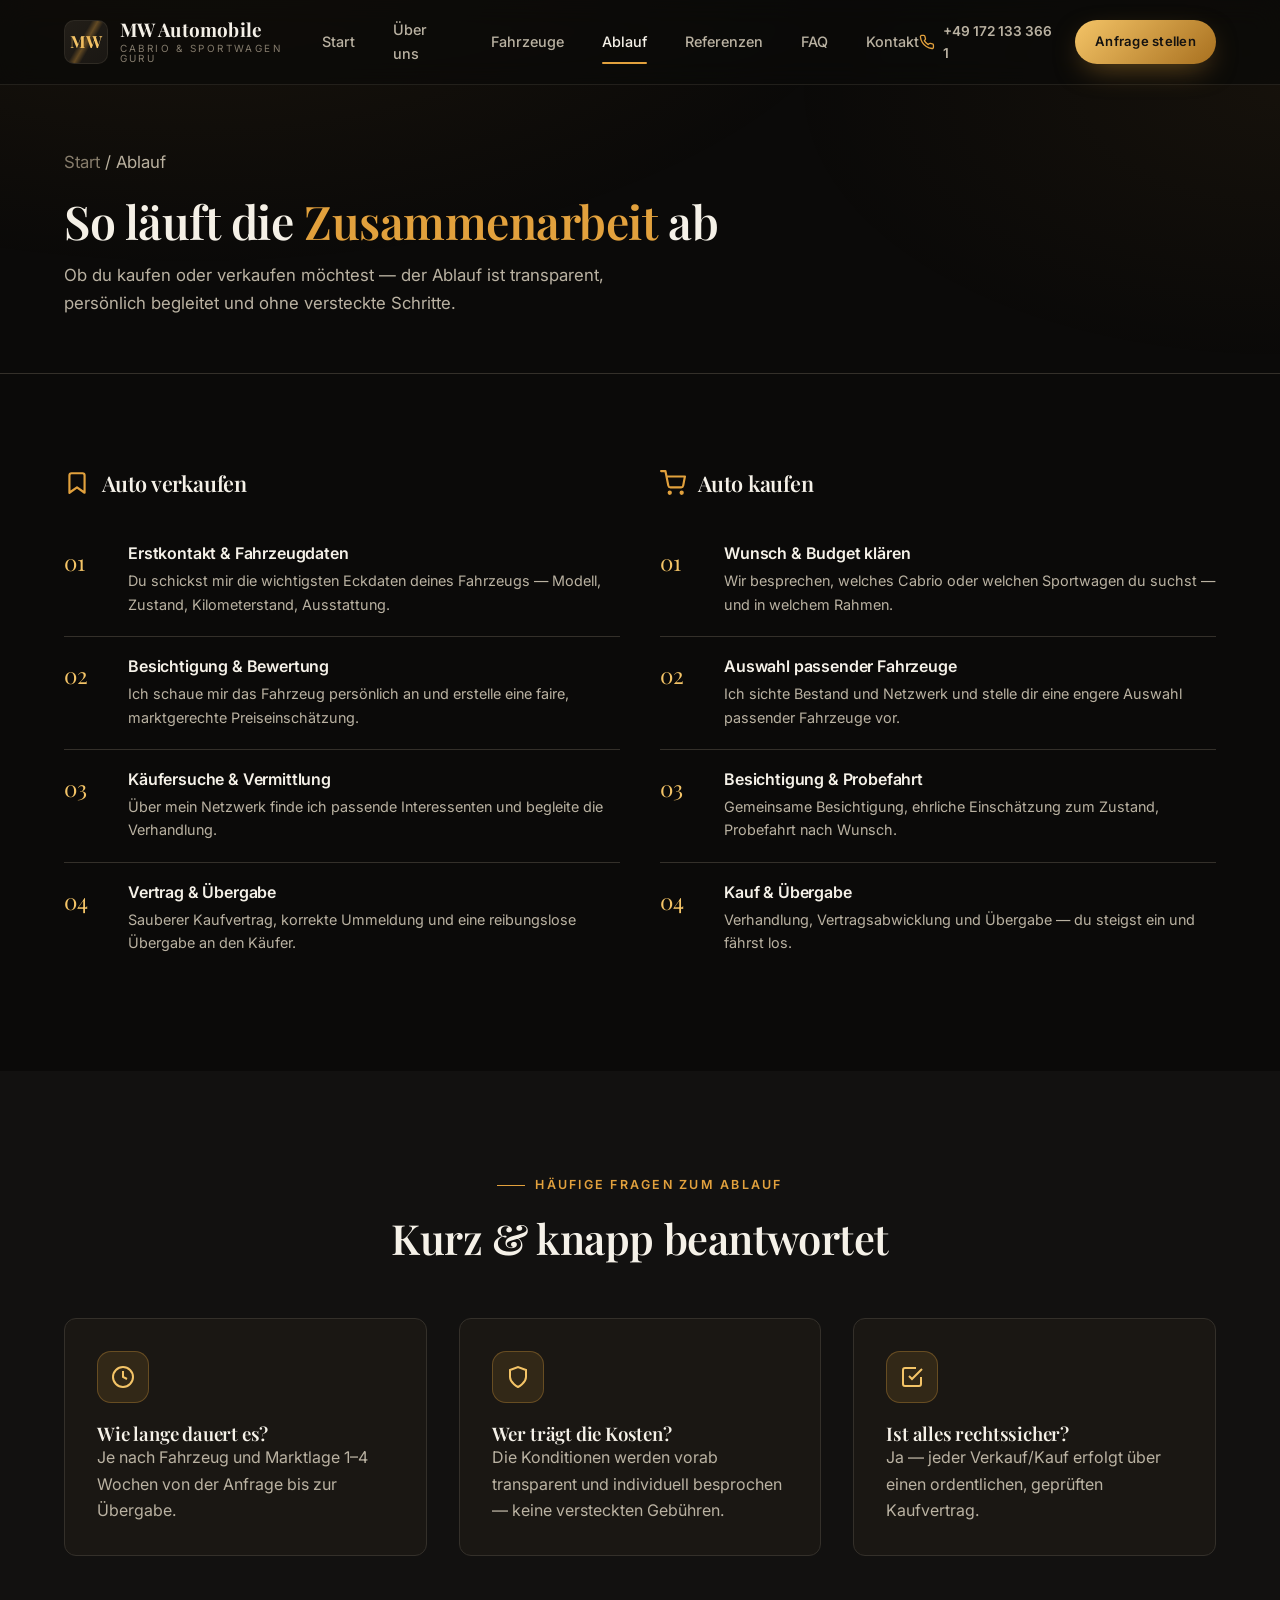
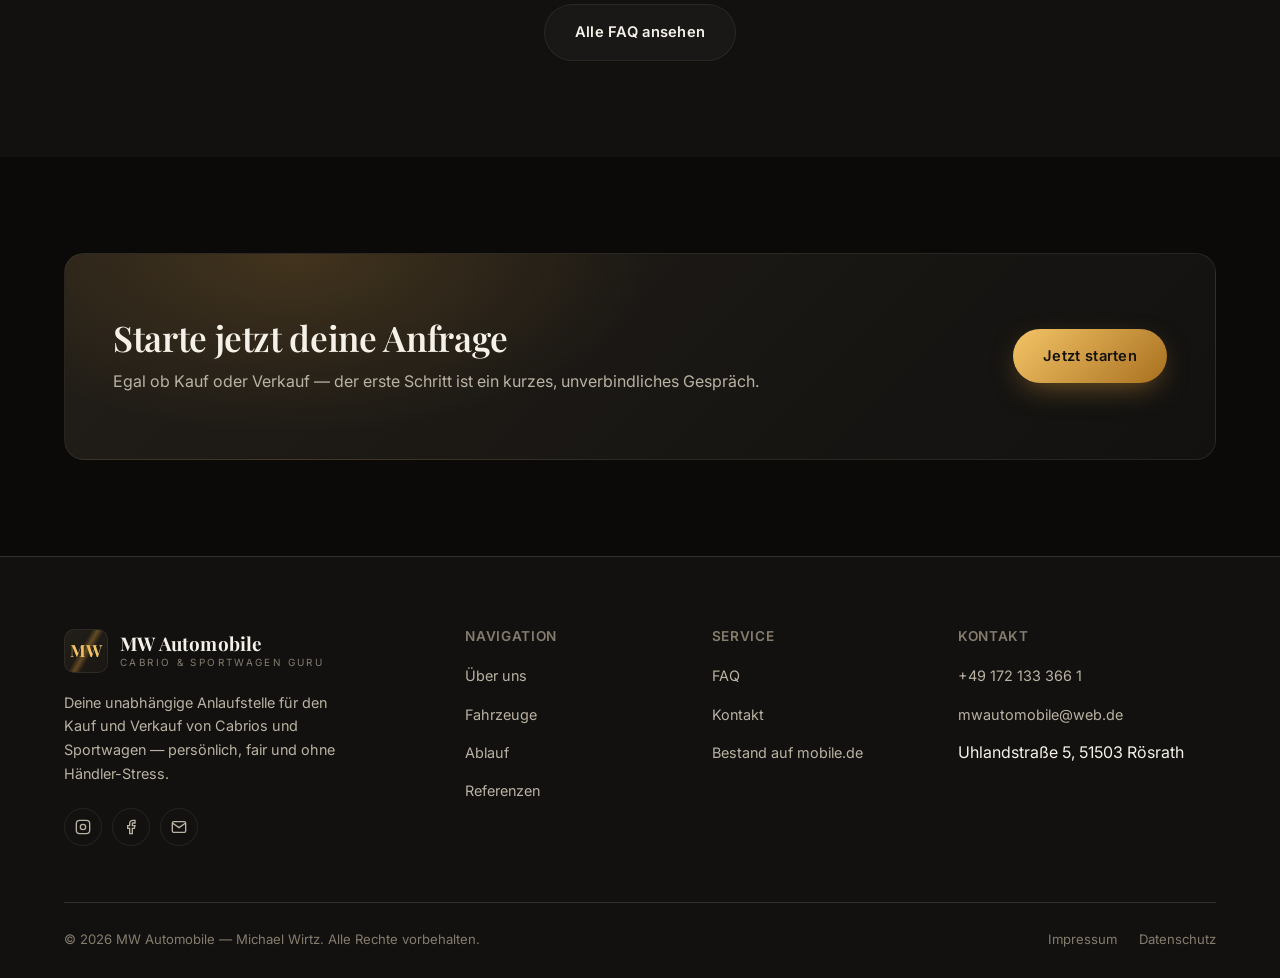
==== ablauf.html @ 4733d057 "Add MW Automobile website: premium dark responsive design - 9-page static site (Start, Über uns, Fah" ====
<!DOCTYPE html>
<html lang="de">
<head>
<meta charset="UTF-8">
<meta name="viewport" content="width=device-width, initial-scale=1.0">
<title>Ablauf — MW Automobile</title>
<meta name="description" content="So läuft Kauf und Verkauf bei MW Automobile ab — transparent, persönlich begleitet, Schritt für Schritt erklärt.">
<link rel="icon" href="assets/img/favicon.svg" type="image/svg+xml">
<link rel="stylesheet" href="assets/css/style.css">
<noscript><style>.reveal{opacity:1!important;transform:none!important;}</style></noscript>
</head>
<body>

<header class="site-header">
  <div class="container">
    <a href="index.html" class="brand">
      <span class="brand-mark">MW</span>
      <span class="brand-word"><strong>MW Automobile</strong><span>Cabrio &amp; Sportwagen Guru</span></span>
    </a>
    <nav class="nav-desktop">
      <a href="index.html">Start</a>
      <a href="ueber-uns.html">Über uns</a>
      <a href="fahrzeuge.html">Fahrzeuge</a>
      <a href="ablauf.html">Ablauf</a>
      <a href="referenzen.html">Referenzen</a>
      <a href="faq.html">FAQ</a>
      <a href="kontakt.html">Kontakt</a>
    </nav>
    <div class="header-actions">
      <a class="phone-pill" href="tel:+491721333661">
        <svg viewBox="0 0 24 24" fill="none" stroke="currentColor" stroke-width="2" stroke-linecap="round" stroke-linejoin="round"><path d="M22 16.92v3a2 2 0 0 1-2.18 2 19.79 19.79 0 0 1-8.63-3.07 19.5 19.5 0 0 1-6-6 19.79 19.79 0 0 1-3.07-8.67A2 2 0 0 1 4.11 2h3a2 2 0 0 1 2 1.72c.13.96.36 1.9.7 2.81a2 2 0 0 1-.45 2.11L8.09 9.91a16 16 0 0 0 6 6l1.27-1.27a2 2 0 0 1 2.11-.45c.91.34 1.85.57 2.81.7A2 2 0 0 1 22 16.92z"/></svg>
        +49 172 133 366 1
      </a>
      <a href="kontakt.html" class="btn btn-primary btn-sm">Anfrage stellen</a>
      <button class="nav-toggle" aria-label="Menü öffnen" aria-expanded="false"><span></span></button>
    </div>
  </div>
  <div class="nav-mobile">
    <a href="index.html">Start</a>
    <a href="ueber-uns.html">Über uns</a>
    <a href="fahrzeuge.html">Fahrzeuge</a>
    <a href="ablauf.html">Ablauf</a>
    <a href="referenzen.html">Referenzen</a>
    <a href="faq.html">FAQ</a>
    <a href="kontakt.html">Kontakt</a>
    <a href="kontakt.html" class="btn btn-primary btn-block">Anfrage stellen</a>
  </div>
</header>

<main>

  <section class="page-hero">
    <div class="container">
      <p class="breadcrumb"><a href="index.html">Start</a> / Ablauf</p>
      <h1>So läuft die <span class="text-accent">Zusammenarbeit</span> ab</h1>
      <p>Ob du kaufen oder verkaufen möchtest — der Ablauf ist transparent, persönlich begleitet und ohne versteckte Schritte.</p>
    </div>
  </section>

  <section class="section">
    <div class="container">
      <div class="process-cols">

        <div class="process-col reveal">
          <h3>
            <svg viewBox="0 0 24 24" fill="none" stroke="currentColor" stroke-width="2" stroke-linecap="round" stroke-linejoin="round"><path d="M19 21l-7-5-7 5V5a2 2 0 0 1 2-2h10a2 2 0 0 1 2 2z"/></svg>
            Auto verkaufen
          </h3>

          <div class="step">
            <span class="step-num">01</span>
            <div>
              <h4>Erstkontakt &amp; Fahrzeugdaten</h4>
              <p>Du schickst mir die wichtigsten Eckdaten deines Fahrzeugs — Modell, Zustand, Kilometerstand, Ausstattung.</p>
            </div>
          </div>
          <div class="step">
            <span class="step-num">02</span>
            <div>
              <h4>Besichtigung &amp; Bewertung</h4>
              <p>Ich schaue mir das Fahrzeug persönlich an und erstelle eine faire, marktgerechte Preiseinschätzung.</p>
            </div>
          </div>
          <div class="step">
            <span class="step-num">03</span>
            <div>
              <h4>Käufersuche &amp; Vermittlung</h4>
              <p>Über mein Netzwerk finde ich passende Interessenten und begleite die Verhandlung.</p>
            </div>
          </div>
          <div class="step">
            <span class="step-num">04</span>
            <div>
              <h4>Vertrag &amp; Übergabe</h4>
              <p>Sauberer Kaufvertrag, korrekte Ummeldung und eine reibungslose Übergabe an den Käufer.</p>
            </div>
          </div>
        </div>

        <div class="process-col reveal">
          <h3>
            <svg viewBox="0 0 24 24" fill="none" stroke="currentColor" stroke-width="2" stroke-linecap="round" stroke-linejoin="round"><circle cx="9" cy="21" r="1"/><circle cx="20" cy="21" r="1"/><path d="M1 1h4l2.68 13.39a2 2 0 0 0 2 1.61h9.72a2 2 0 0 0 2-1.61L23 6H6"/></svg>
            Auto kaufen
          </h3>

          <div class="step">
            <span class="step-num">01</span>
            <div>
              <h4>Wunsch &amp; Budget klären</h4>
              <p>Wir besprechen, welches Cabrio oder welchen Sportwagen du suchst — und in welchem Rahmen.</p>
            </div>
          </div>
          <div class="step">
            <span class="step-num">02</span>
            <div>
              <h4>Auswahl passender Fahrzeuge</h4>
              <p>Ich sichte Bestand und Netzwerk und stelle dir eine engere Auswahl passender Fahrzeuge vor.</p>
            </div>
          </div>
          <div class="step">
            <span class="step-num">03</span>
            <div>
              <h4>Besichtigung &amp; Probefahrt</h4>
              <p>Gemeinsame Besichtigung, ehrliche Einschätzung zum Zustand, Probefahrt nach Wunsch.</p>
            </div>
          </div>
          <div class="step">
            <span class="step-num">04</span>
            <div>
              <h4>Kauf &amp; Übergabe</h4>
              <p>Verhandlung, Vertragsabwicklung und Übergabe — du steigst ein und fährst los.</p>
            </div>
          </div>
        </div>

      </div>
    </div>
  </section>

  <section class="section section--alt">
    <div class="container">
      <div class="section-head center">
        <span class="eyebrow" style="justify-content:center;">Häufige Fragen zum Ablauf</span>
        <h2>Kurz &amp; knapp beantwortet</h2>
      </div>
      <div class="grid grid-3">
        <div class="card reveal">
          <div class="icon-badge"><svg viewBox="0 0 24 24" fill="none" stroke="currentColor" stroke-width="2"><circle cx="12" cy="12" r="10"/><polyline points="12 6 12 12 16 14"/></svg></div>
          <h3>Wie lange dauert es?</h3>
          <p class="text-muted">Je nach Fahrzeug und Marktlage 1–4 Wochen von der Anfrage bis zur Übergabe.</p>
        </div>
        <div class="card reveal">
          <div class="icon-badge"><svg viewBox="0 0 24 24" fill="none" stroke="currentColor" stroke-width="2"><path d="M12 22s8-4 8-10V5l-8-3-8 3v7c0 6 8 10 8 10z"/></svg></div>
          <h3>Wer trägt die Kosten?</h3>
          <p class="text-muted">Die Konditionen werden vorab transparent und individuell besprochen — keine versteckten Gebühren.</p>
        </div>
        <div class="card reveal">
          <div class="icon-badge"><svg viewBox="0 0 24 24" fill="none" stroke="currentColor" stroke-width="2"><path d="M9 11l3 3L22 4"/><path d="M21 12v7a2 2 0 0 1-2 2H5a2 2 0 0 1-2-2V5a2 2 0 0 1 2-2h11"/></svg></div>
          <h3>Ist alles rechtssicher?</h3>
          <p class="text-muted">Ja — jeder Verkauf/Kauf erfolgt über einen ordentlichen, geprüften Kaufvertrag.</p>
        </div>
      </div>
      <div class="center-text mt-lg">
        <a href="faq.html" class="btn btn-ghost">Alle FAQ ansehen</a>
      </div>
    </div>
  </section>

  <section class="section">
    <div class="container">
      <div class="cta-banner reveal">
        <div>
          <h2>Starte jetzt deine Anfrage</h2>
          <p>Egal ob Kauf oder Verkauf — der erste Schritt ist ein kurzes, unverbindliches Gespräch.</p>
        </div>
        <div class="cta-banner-actions">
          <a href="kontakt.html" class="btn btn-primary">Jetzt starten</a>
        </div>
      </div>
    </div>
  </section>

</main>

<footer class="site-footer">
  <div class="container">
    <div class="footer-grid">
      <div class="footer-brand">
        <a href="index.html" class="brand">
          <span class="brand-mark">MW</span>
          <span class="brand-word"><strong>MW Automobile</strong><span>Cabrio &amp; Sportwagen Guru</span></span>
        </a>
        <p>Deine unabhängige Anlaufstelle für den Kauf und Verkauf von Cabrios und Sportwagen — persönlich, fair und ohne Händler-Stress.</p>
        <div class="social-row">
          <a href="#" aria-label="Instagram"><svg viewBox="0 0 24 24" fill="none" stroke="currentColor" stroke-width="2"><rect x="2" y="2" width="20" height="20" rx="5"/><circle cx="12" cy="12" r="4"/><line x1="17.5" y1="6.5" x2="17.5" y2="6.5"/></svg></a>
          <a href="#" aria-label="Facebook"><svg viewBox="0 0 24 24" fill="none" stroke="currentColor" stroke-width="2"><path d="M18 2h-3a5 5 0 0 0-5 5v3H7v4h3v8h4v-8h3l1-4h-4V7a1 1 0 0 1 1-1h3z"/></svg></a>
          <a href="mailto:mwautomobile@web.de" aria-label="E-Mail"><svg viewBox="0 0 24 24" fill="none" stroke="currentColor" stroke-width="2"><path d="M22 6l-10 7L2 6"/><rect x="2" y="4" width="20" height="16" rx="2"/></svg></a>
        </div>
      </div>
      <div class="footer-col">
        <h4>Navigation</h4>
        <ul>
          <li><a href="ueber-uns.html">Über uns</a></li>
          <li><a href="fahrzeuge.html">Fahrzeuge</a></li>
          <li><a href="ablauf.html">Ablauf</a></li>
          <li><a href="referenzen.html">Referenzen</a></li>
        </ul>
      </div>
      <div class="footer-col">
        <h4>Service</h4>
        <ul>
          <li><a href="faq.html">FAQ</a></li>
          <li><a href="kontakt.html">Kontakt</a></li>
          <li><a href="https://www.mobile.de" target="_blank" rel="noopener">Bestand auf mobile.de</a></li>
        </ul>
      </div>
      <div class="footer-col">
        <h4>Kontakt</h4>
        <ul>
          <li><a href="tel:+491721333661">+49 172 133 366 1</a></li>
          <li><a href="mailto:mwautomobile@web.de">mwautomobile@web.de</a></li>
          <li>Uhlandstraße 5, 51503 Rösrath</li>
        </ul>
      </div>
    </div>
    <div class="footer-bottom">
      <p>© 2026 MW Automobile — Michael Wirtz. Alle Rechte vorbehalten.</p>
      <div class="footer-bottom-links">
        <a href="impressum.html">Impressum</a>
        <a href="datenschutz.html">Datenschutz</a>
      </div>
    </div>
  </div>
</footer>

<script src="assets/js/main.js"></script>
</body>
</html>
---- assets/css/style.css ----
/* =========================================================
   MW Automobile — Design System
   Premium Dark / Orange-Gold
   ========================================================= */

/* ---------- Fonts ---------- */
@import url('https://fonts.googleapis.com/css2?family=Playfair+Display:ital,wght@0,500;0,600;0,700;1,500&family=Inter:wght@300;400;500;600;700&display=swap');

/* ---------- Tokens ---------- */
:root{
  --bg:            #0b0a09;
  --bg-alt:        #121110;
  --surface:       #1a1713;
  --surface-2:     #221e18;
  --border:        #34302a;
  --border-light:  #46403768;

  --text:          #f5f1e8;
  --text-muted:    #bab2a2;
  --text-dim:      #857c6d;

  --accent:        #e2a13d;
  --accent-light:  #f4c467;
  --accent-dark:   #a8701f;
  --accent-rgb:    226,161,61;

  --font-head: 'Playfair Display', Georgia, serif;
  --font-body: 'Inter', -apple-system, BlinkMacSystemFont, 'Segoe UI', sans-serif;

  --container: 1200px;
  --radius-sm: 6px;
  --radius: 12px;
  --radius-lg: 20px;

  --shadow-soft: 0 20px 50px -20px rgba(0,0,0,0.6);
  --shadow-glow: 0 0 0 1px rgba(var(--accent-rgb),0.25), 0 20px 60px -25px rgba(var(--accent-rgb),0.35);

  --ease: cubic-bezier(.22,.61,.36,1);
}

/* ---------- Reset ---------- */
*, *::before, *::after{ box-sizing:border-box; margin:0; padding:0; }
html{ scroll-behavior:smooth; }
body{
  background:var(--bg);
  color:var(--text);
  font-family:var(--font-body);
  font-weight:400;
  line-height:1.65;
  -webkit-font-smoothing:antialiased;
  overflow-x:hidden;
}
img, svg{ display:block; max-width:100%; }
a{ color:inherit; text-decoration:none; }
ul{ list-style:none; }
button{ font:inherit; cursor:pointer; border:none; background:none; color:inherit; }
input, textarea, select{ font:inherit; color:inherit; }
h1,h2,h3,h4{ font-family:var(--font-head); font-weight:600; line-height:1.15; letter-spacing:-0.01em; }

/* Subtle noise / vignette background */
body::before{
  content:"";
  position:fixed; inset:0;
  background:
    radial-gradient(1200px 600px at 15% -10%, rgba(var(--accent-rgb),0.08), transparent 60%),
    radial-gradient(900px 500px at 100% 10%, rgba(var(--accent-rgb),0.05), transparent 55%);
  pointer-events:none;
  z-index:0;
}

/* ---------- Layout helpers ---------- */
.container{
  width:100%;
  max-width:var(--container);
  margin-inline:auto;
  padding-inline:24px;
}
.section{ position:relative; padding:96px 0; }
.section--tight{ padding:64px 0; }
.section--alt{ background:var(--bg-alt); }
.section--surface{ background:linear-gradient(180deg,var(--bg) 0%, var(--surface) 100%); }

.grid{ display:grid; gap:32px; }
.grid-2{ grid-template-columns:repeat(2,1fr); }
.grid-3{ grid-template-columns:repeat(3,1fr); }
.grid-4{ grid-template-columns:repeat(4,1fr); }

.eyebrow{
  display:inline-flex; align-items:center; gap:10px;
  font-size:0.78rem; font-weight:600; letter-spacing:0.18em; text-transform:uppercase;
  color:var(--accent);
  margin-bottom:18px;
}
.eyebrow::before{
  content:""; width:28px; height:1px; background:var(--accent);
}

.section-head{ max-width:640px; margin-bottom:56px; }
.section-head.center{ margin-inline:auto; text-align:center; }
.section-head h2{ font-size:clamp(1.8rem,3.4vw,2.6rem); margin-bottom:16px; }
.section-head p{ color:var(--text-muted); font-size:1.05rem; }

.text-muted{ color:var(--text-muted); }
.text-accent{ color:var(--accent); }

/* ---------- Buttons ---------- */
.btn{
  display:inline-flex; align-items:center; justify-content:center; gap:10px;
  padding:15px 30px;
  border-radius:999px;
  font-size:0.92rem; font-weight:600; letter-spacing:0.02em;
  transition:all .3s var(--ease);
  white-space:nowrap;
}
.btn-primary{
  background:linear-gradient(135deg, var(--accent-light), var(--accent-dark));
  color:#141210;
  box-shadow:0 10px 30px -10px rgba(var(--accent-rgb),0.55);
}
.btn-primary:hover{ transform:translateY(-2px); box-shadow:0 16px 36px -12px rgba(var(--accent-rgb),0.7); }
.btn-ghost{
  background:rgba(255,255,255,0.03);
  border:1px solid var(--border-light);
  color:var(--text);
  backdrop-filter:blur(6px);
}
.btn-ghost:hover{ border-color:var(--accent); color:var(--accent-light); transform:translateY(-2px); }
.btn-sm{ padding:11px 20px; font-size:0.82rem; }
.btn-block{ width:100%; }

/* ---------- Header ---------- */
.site-header{
  position:sticky; top:0; z-index:100;
  background:rgba(11,10,9,0.72);
  backdrop-filter:blur(14px) saturate(140%);
  border-bottom:1px solid var(--border-light);
}
.site-header .container{
  display:flex; align-items:center; justify-content:space-between;
  height:84px;
}
.brand{ display:flex; align-items:center; gap:12px; }
.brand-mark{
  width:44px; height:44px; border-radius:10px;
  display:flex; align-items:center; justify-content:center;
  background:linear-gradient(145deg, var(--surface-2), var(--surface));
  border:1px solid var(--border-light);
  font-family:var(--font-head); font-weight:700; font-size:1.05rem;
  color:var(--accent-light);
  position:relative;
  overflow:hidden;
}
.brand-mark::after{
  content:""; position:absolute; inset:0;
  background:linear-gradient(120deg, transparent 40%, rgba(var(--accent-rgb),0.35) 50%, transparent 60%);
}
.brand-word{ display:flex; flex-direction:column; line-height:1.05; }
.brand-word strong{ font-family:var(--font-head); font-size:1.18rem; font-weight:700; letter-spacing:0.01em; }
.brand-word span{ font-size:0.62rem; letter-spacing:0.24em; color:var(--text-dim); text-transform:uppercase; margin-top:3px; }

.nav-desktop{ display:flex; align-items:center; gap:38px; }
.nav-desktop a{
  font-size:0.9rem; font-weight:500; color:var(--text-muted);
  position:relative; padding:6px 0;
  transition:color .25s;
}
.nav-desktop a:hover, .nav-desktop a.active{ color:var(--text); }
.nav-desktop a.active::after{
  content:""; position:absolute; left:0; right:0; bottom:-4px; height:2px;
  background:var(--accent);
  border-radius:2px;
}

.header-actions{ display:flex; align-items:center; gap:16px; }
.phone-pill{
  display:flex; align-items:center; gap:8px;
  font-size:0.85rem; font-weight:600; color:var(--text-muted);
}
.phone-pill svg{ width:16px; height:16px; stroke:var(--accent); }

.nav-toggle{
  display:none; width:42px; height:42px; border-radius:10px;
  align-items:center; justify-content:center;
  border:1px solid var(--border-light);
  background:rgba(255,255,255,0.03);
}
.nav-toggle span{ display:block; width:18px; height:2px; background:var(--text); position:relative; transition:.25s; }
.nav-toggle span::before, .nav-toggle span::after{
  content:""; position:absolute; left:0; width:18px; height:2px; background:var(--text); transition:.25s;
}
.nav-toggle span::before{ top:-6px; }
.nav-toggle span::after{ top:6px; }
.nav-toggle.open span{ background:transparent; }
.nav-toggle.open span::before{ transform:rotate(45deg); top:0; }
.nav-toggle.open span::after{ transform:rotate(-45deg); top:0; }

.nav-mobile{
  display:none;
  position:fixed; inset:84px 0 0 0; z-index:99;
  background:rgba(9,8,7,0.98);
  backdrop-filter:blur(10px);
  padding:32px 24px;
  flex-direction:column; gap:6px;
  transform:translateY(-8px);
  opacity:0;
  pointer-events:none;
  transition:all .3s var(--ease);
}
.nav-mobile.open{ opacity:1; transform:translateY(0); pointer-events:auto; }
.nav-mobile a{
  padding:16px 4px; font-size:1.15rem; font-weight:500;
  border-bottom:1px solid var(--border);
  color:var(--text-muted);
}
.nav-mobile a.active{ color:var(--accent-light); }
.nav-mobile .btn{ margin-top:20px; }

/* ---------- Hero ---------- */
.hero{
  position:relative;
  padding:110px 0 100px;
  overflow:hidden;
}
.hero-grid{
  display:grid; grid-template-columns:1.1fr 0.9fr; gap:56px; align-items:center;
}
.hero h1{
  font-size:clamp(2.4rem,5vw,3.7rem);
  margin-bottom:22px;
}
.hero h1 em{ font-style:italic; color:var(--accent-light); }
.hero p.lead{ font-size:1.15rem; color:var(--text-muted); max-width:540px; margin-bottom:36px; }
.hero-actions{ display:flex; gap:16px; flex-wrap:wrap; margin-bottom:48px; }
.hero-stats{ display:flex; gap:36px; flex-wrap:wrap; }
.hero-stats div strong{ display:block; font-family:var(--font-head); font-size:1.7rem; color:var(--accent-light); }
.hero-stats div span{ font-size:0.82rem; color:var(--text-dim); letter-spacing:0.03em; }

.hero-visual{
  position:relative;
  aspect-ratio:4/5;
  border-radius:var(--radius-lg);
  border:1px solid var(--border-light);
  background:linear-gradient(160deg, var(--surface) 0%, var(--bg-alt) 70%);
  box-shadow:var(--shadow-glow);
  overflow:hidden;
  display:flex; align-items:center; justify-content:center;
}
.hero-visual .car-art{ width:78%; }
.hero-visual::after{
  content:""; position:absolute; inset:0;
  background:radial-gradient(circle at 50% 100%, rgba(var(--accent-rgb),0.25), transparent 60%);
}
.hero-badge{
  position:absolute; bottom:22px; left:22px; right:22px;
  background:rgba(11,10,9,0.72); backdrop-filter:blur(8px);
  border:1px solid var(--border-light); border-radius:var(--radius);
  padding:16px 18px; display:flex; align-items:center; gap:12px;
  z-index:2;
}
.hero-badge svg{ width:22px; height:22px; stroke:var(--accent); flex-shrink:0; }
.hero-badge strong{ display:block; font-size:0.88rem; }
.hero-badge span{ font-size:0.78rem; color:var(--text-dim); }

/* ---------- USP strip ---------- */
.usp-strip{ border-top:1px solid var(--border); border-bottom:1px solid var(--border); }
.usp-item{
  display:flex; align-items:flex-start; gap:16px; padding:36px 0;
}
.usp-item svg{ width:30px; height:30px; stroke:var(--accent); flex-shrink:0; margin-top:2px; }
.usp-item h3{ font-size:1rem; font-family:var(--font-body); font-weight:600; margin-bottom:6px; }
.usp-item p{ font-size:0.88rem; color:var(--text-muted); }

/* ---------- Cards ---------- */
.card{
  background:var(--surface);
  border:1px solid var(--border);
  border-radius:var(--radius);
  padding:32px;
  transition:transform .3s var(--ease), border-color .3s;
}
.card:hover{ transform:translateY(-4px); border-color:var(--border-light); }

.icon-badge{
  width:52px; height:52px; border-radius:14px;
  display:flex; align-items:center; justify-content:center;
  background:rgba(var(--accent-rgb),0.12);
  border:1px solid rgba(var(--accent-rgb),0.3);
  margin-bottom:20px;
}
.icon-badge svg{ width:24px; height:24px; stroke:var(--accent-light); }

/* ---------- About teaser / split sections ---------- */
.split{ display:grid; grid-template-columns:0.85fr 1.15fr; gap:64px; align-items:center; }
.split.reverse{ grid-template-columns:1.15fr 0.85fr; }
.split.reverse .split-media{ order:2; }
.split.reverse .split-body{ order:1; }

.portrait-frame{
  position:relative; aspect-ratio:3/4; border-radius:var(--radius-lg);
  border:1px solid var(--border-light);
  background:linear-gradient(160deg, var(--surface-2), var(--bg-alt));
  display:flex; align-items:center; justify-content:center;
  overflow:hidden;
}
.portrait-frame svg{ width:56%; opacity:0.9; }
.portrait-frame .frame-ring{
  position:absolute; inset:18px; border:1px solid rgba(var(--accent-rgb),0.35); border-radius:calc(var(--radius-lg) - 6px);
}
.quote-tag{
  position:absolute; top:24px; left:-16px;
  background:var(--accent); color:#141210;
  padding:10px 18px; border-radius:999px;
  font-size:0.78rem; font-weight:700; letter-spacing:0.04em;
  box-shadow:0 10px 24px -8px rgba(0,0,0,0.5);
}

.timeline{ margin-top:32px; display:flex; flex-direction:column; gap:22px; }
.timeline-item{ display:flex; gap:16px; }
.timeline-dot{
  width:10px; height:10px; border-radius:50%; background:var(--accent);
  margin-top:8px; flex-shrink:0; box-shadow:0 0 0 4px rgba(var(--accent-rgb),0.18);
}
.timeline-item strong{ display:block; margin-bottom:2px; }
.timeline-item span{ color:var(--text-muted); font-size:0.92rem; }

/* ---------- Process steps ---------- */
.process-cols{ display:grid; grid-template-columns:1fr 1fr; gap:40px; }
.process-col h3{
  font-size:1.35rem; margin-bottom:28px; display:flex; align-items:center; gap:12px;
}
.process-col h3 svg{ width:26px; height:26px; stroke:var(--accent); }
.step{ display:flex; gap:20px; padding:20px 0; border-top:1px solid var(--border); }
.step:first-of-type{ border-top:none; }
.step-num{
  font-family:var(--font-head); font-size:1.4rem; color:var(--accent-light);
  width:44px; flex-shrink:0;
}
.step h4{ font-family:var(--font-body); font-size:1rem; font-weight:600; margin-bottom:6px; }
.step p{ font-size:0.9rem; color:var(--text-muted); }

/* ---------- Vehicle cards ---------- */
.vehicle-card{
  background:var(--surface); border:1px solid var(--border); border-radius:var(--radius);
  overflow:hidden; transition:transform .3s var(--ease), border-color .3s;
}
.vehicle-card:hover{ transform:translateY(-6px); border-color:rgba(var(--accent-rgb),0.4); }
.vehicle-media{
  aspect-ratio:16/10; position:relative;
  background:linear-gradient(150deg, var(--surface-2) 0%, var(--bg-alt) 100%);
  display:flex; align-items:center; justify-content:center;
}
.vehicle-media svg{ width:62%; opacity:0.85; }
.vehicle-tag{
  position:absolute; top:14px; left:14px;
  background:rgba(11,10,9,0.75); backdrop-filter:blur(6px);
  border:1px solid var(--border-light);
  padding:6px 12px; border-radius:999px; font-size:0.72rem; font-weight:600; letter-spacing:0.03em;
  color:var(--accent-light);
}
.vehicle-body{ padding:22px; }
.vehicle-body h3{ font-family:var(--font-body); font-size:1.05rem; font-weight:600; margin-bottom:4px; }
.vehicle-body .price{ color:var(--accent-light); font-weight:700; font-size:1.15rem; margin-bottom:14px; }
.vehicle-specs{ display:flex; gap:14px; flex-wrap:wrap; margin-bottom:18px; }
.vehicle-specs span{
  font-size:0.78rem; color:var(--text-muted);
  display:flex; align-items:center; gap:6px;
}
.vehicle-specs svg{ width:14px; height:14px; stroke:var(--accent); }

/* ---------- Testimonials ---------- */
.testimonial-card{
  background:var(--surface); border:1px solid var(--border); border-radius:var(--radius);
  padding:30px;
}
.stars{ display:flex; gap:4px; margin-bottom:16px; }
.stars svg{ width:16px; height:16px; fill:var(--accent); stroke:none; }
.testimonial-card p{ color:var(--text-muted); font-size:0.96rem; margin-bottom:22px; }
.testimonial-person{ display:flex; align-items:center; gap:12px; }
.avatar-dot{
  width:42px; height:42px; border-radius:50%;
  background:linear-gradient(145deg, var(--surface-2), var(--bg-alt));
  border:1px solid var(--border-light);
  display:flex; align-items:center; justify-content:center;
  font-family:var(--font-head); font-weight:700; color:var(--accent-light); font-size:0.9rem;
}
.testimonial-person strong{ display:block; font-size:0.92rem; }
.testimonial-person span{ font-size:0.78rem; color:var(--text-dim); }

/* ---------- FAQ Accordion ---------- */
.faq-list{ display:flex; flex-direction:column; gap:14px; max-width:800px; margin-inline:auto; }
.faq-item{
  background:var(--surface); border:1px solid var(--border); border-radius:var(--radius);
  overflow:hidden;
}
.faq-question{
  width:100%; display:flex; align-items:center; justify-content:space-between;
  padding:22px 26px; text-align:left; font-weight:600; font-size:1rem;
}
.faq-question svg{ width:18px; height:18px; stroke:var(--accent); transition:transform .3s var(--ease); flex-shrink:0; }
.faq-item.open .faq-question svg{ transform:rotate(45deg); }
.faq-answer{
  max-height:0; overflow:hidden; transition:max-height .35s var(--ease);
}
.faq-answer p{ padding:0 26px 24px; color:var(--text-muted); font-size:0.94rem; }

/* ---------- CTA banner ---------- */
.cta-banner{
  border-radius:var(--radius-lg);
  padding:64px 48px;
  background:
    radial-gradient(600px 300px at 20% 0%, rgba(var(--accent-rgb),0.18), transparent 60%),
    linear-gradient(135deg, var(--surface-2), var(--bg-alt));
  border:1px solid var(--border-light);
  display:flex; align-items:center; justify-content:space-between; gap:32px; flex-wrap:wrap;
}
.cta-banner h2{ font-size:clamp(1.6rem,3vw,2.2rem); margin-bottom:10px; }
.cta-banner p{ color:var(--text-muted); }
.cta-banner-actions{ display:flex; gap:14px; flex-wrap:wrap; }

/* ---------- Forms ---------- */
.form-grid{ display:grid; grid-template-columns:1fr 1fr; gap:20px; }
.field{ display:flex; flex-direction:column; gap:8px; }
.field.full{ grid-column:1/-1; }
.field label{ font-size:0.82rem; font-weight:600; color:var(--text-muted); }
.field input, .field select, .field textarea{
  background:var(--surface); border:1px solid var(--border); border-radius:var(--radius-sm);
  padding:13px 16px; color:var(--text); transition:border-color .25s;
}
.field input:focus, .field select:focus, .field textarea:focus{ outline:none; border-color:var(--accent); }
.field textarea{ resize:vertical; min-height:130px; }
.form-note{
  display:flex; gap:10px; align-items:flex-start;
  background:rgba(var(--accent-rgb),0.08); border:1px solid rgba(var(--accent-rgb),0.25);
  border-radius:var(--radius-sm); padding:14px 16px; font-size:0.85rem; color:var(--text-muted);
  margin-top:18px;
}
.form-note svg{ width:18px; height:18px; stroke:var(--accent); flex-shrink:0; margin-top:1px; }

/* ---------- Contact info blocks ---------- */
.contact-info-list{ display:flex; flex-direction:column; gap:22px; }
.contact-info-item{ display:flex; gap:16px; align-items:flex-start; }
.contact-info-item h4{ font-family:var(--font-body); font-size:0.95rem; font-weight:600; margin-bottom:4px; }
.contact-info-item p, .contact-info-item a{ color:var(--text-muted); font-size:0.92rem; }
.map-frame{
  aspect-ratio:16/10; border-radius:var(--radius); border:1px solid var(--border);
  background:linear-gradient(150deg, var(--surface) 0%, var(--bg-alt) 100%);
  display:flex; align-items:center; justify-content:center; margin-top:28px;
  position:relative; overflow:hidden;
}
.map-frame svg{ width:20%; opacity:0.5; }

/* ---------- Legal pages ---------- */
.legal-content h2{ font-size:1.3rem; margin:36px 0 14px; }
.legal-content h2:first-child{ margin-top:0; }
.legal-content p, .legal-content li{ color:var(--text-muted); margin-bottom:12px; font-size:0.96rem; }
.legal-content ul{ padding-left:20px; list-style:disc; }
.legal-content a{ color:var(--accent-light); text-decoration:underline; }

/* ---------- Footer ---------- */
.site-footer{ background:var(--bg-alt); border-top:1px solid var(--border); padding:72px 0 28px; }
.footer-grid{ display:grid; grid-template-columns:1.4fr 0.8fr 0.8fr 1fr; gap:40px; margin-bottom:56px; }
.footer-brand p{ color:var(--text-muted); font-size:0.9rem; margin:18px 0 22px; max-width:280px; }
.footer-col h4{ font-family:var(--font-body); font-size:0.85rem; letter-spacing:0.05em; text-transform:uppercase; color:var(--text-dim); margin-bottom:18px; }
.footer-col ul{ display:flex; flex-direction:column; gap:12px; }
.footer-col a{ font-size:0.9rem; color:var(--text-muted); transition:color .2s; }
.footer-col a:hover{ color:var(--accent-light); }
.social-row{ display:flex; gap:10px; margin-top:20px; }
.social-row a{
  width:38px; height:38px; border-radius:50%; border:1px solid var(--border-light);
  display:flex; align-items:center; justify-content:center;
}
.social-row a svg{ width:16px; height:16px; stroke:var(--text-muted); }
.social-row a:hover svg{ stroke:var(--accent-light); }
.footer-bottom{
  border-top:1px solid var(--border); padding-top:26px;
  display:flex; justify-content:space-between; align-items:center; flex-wrap:wrap; gap:12px;
}
.footer-bottom p{ font-size:0.82rem; color:var(--text-dim); }
.footer-bottom-links{ display:flex; gap:22px; }
.footer-bottom-links a{ font-size:0.82rem; color:var(--text-dim); }
.footer-bottom-links a:hover{ color:var(--accent-light); }

/* ---------- Page hero (subpages) ---------- */
.page-hero{ padding:64px 0 56px; border-bottom:1px solid var(--border); }
.breadcrumb{ font-size:0.82rem; color:var(--text-dim); margin-bottom:18px; }
.breadcrumb a{ color:var(--text-dim); }
.breadcrumb a:hover{ color:var(--accent-light); }
.page-hero h1{ font-size:clamp(2rem,4vw,2.9rem); margin-bottom:14px; }
.page-hero p{ color:var(--text-muted); max-width:600px; font-size:1.05rem; }

/* ---------- Filter bar (Fahrzeuge) ---------- */
.filter-bar{ display:flex; gap:10px; flex-wrap:wrap; margin-bottom:40px; }
.filter-chip{
  padding:10px 18px; border-radius:999px; border:1px solid var(--border-light);
  font-size:0.85rem; color:var(--text-muted); background:rgba(255,255,255,0.02);
  transition:all .2s;
}
.filter-chip.active, .filter-chip:hover{ border-color:var(--accent); color:var(--accent-light); }

/* ---------- Reveal animation ---------- */
.reveal{ opacity:0; transform:translateY(24px); transition:opacity .7s var(--ease), transform .7s var(--ease); }
.reveal.in{ opacity:1; transform:translateY(0); }

/* ---------- Utility ---------- */
.mt-lg{ margin-top:48px; }
.center-text{ text-align:center; }
.flex-center{ display:flex; align-items:center; }

/* =========================================================
   Responsive
   ========================================================= */
@media (max-width: 1024px){
  .hero-grid{ grid-template-columns:1fr; }
  .hero-visual{ max-width:460px; margin-inline:auto; }
  .split, .split.reverse{ grid-template-columns:1fr; }
  .split .split-media, .split.reverse .split-media{ order:1; max-width:420px; margin-inline:auto; }
  .split .split-body, .split.reverse .split-body{ order:2; }
  .grid-4{ grid-template-columns:repeat(2,1fr); }
  .grid-3{ grid-template-columns:repeat(2,1fr); }
  .footer-grid{ grid-template-columns:1fr 1fr; }
  .process-cols{ grid-template-columns:1fr; gap:8px; }
}

@media (max-width: 860px){
  .nav-desktop, .header-actions .phone-pill{ display:none; }
  .nav-toggle{ display:flex; }
  .nav-mobile{ display:flex; }
  .site-header .container{ height:72px; }
  .nav-mobile{ top:72px; }
  .section{ padding:64px 0; }
}

@media (max-width: 640px){
  .grid-4, .grid-3, .grid-2{ grid-template-columns:1fr; }
  .footer-grid{ grid-template-columns:1fr; gap:36px; }
  .form-grid{ grid-template-columns:1fr; }
  .hero{ padding:56px 0 64px; }
  .hero-stats{ gap:24px; }
  .cta-banner{ padding:40px 24px; flex-direction:column; align-items:flex-start; }
  .usp-item{ padding:24px 0; }
  .quote-tag{ left:8px; }
}
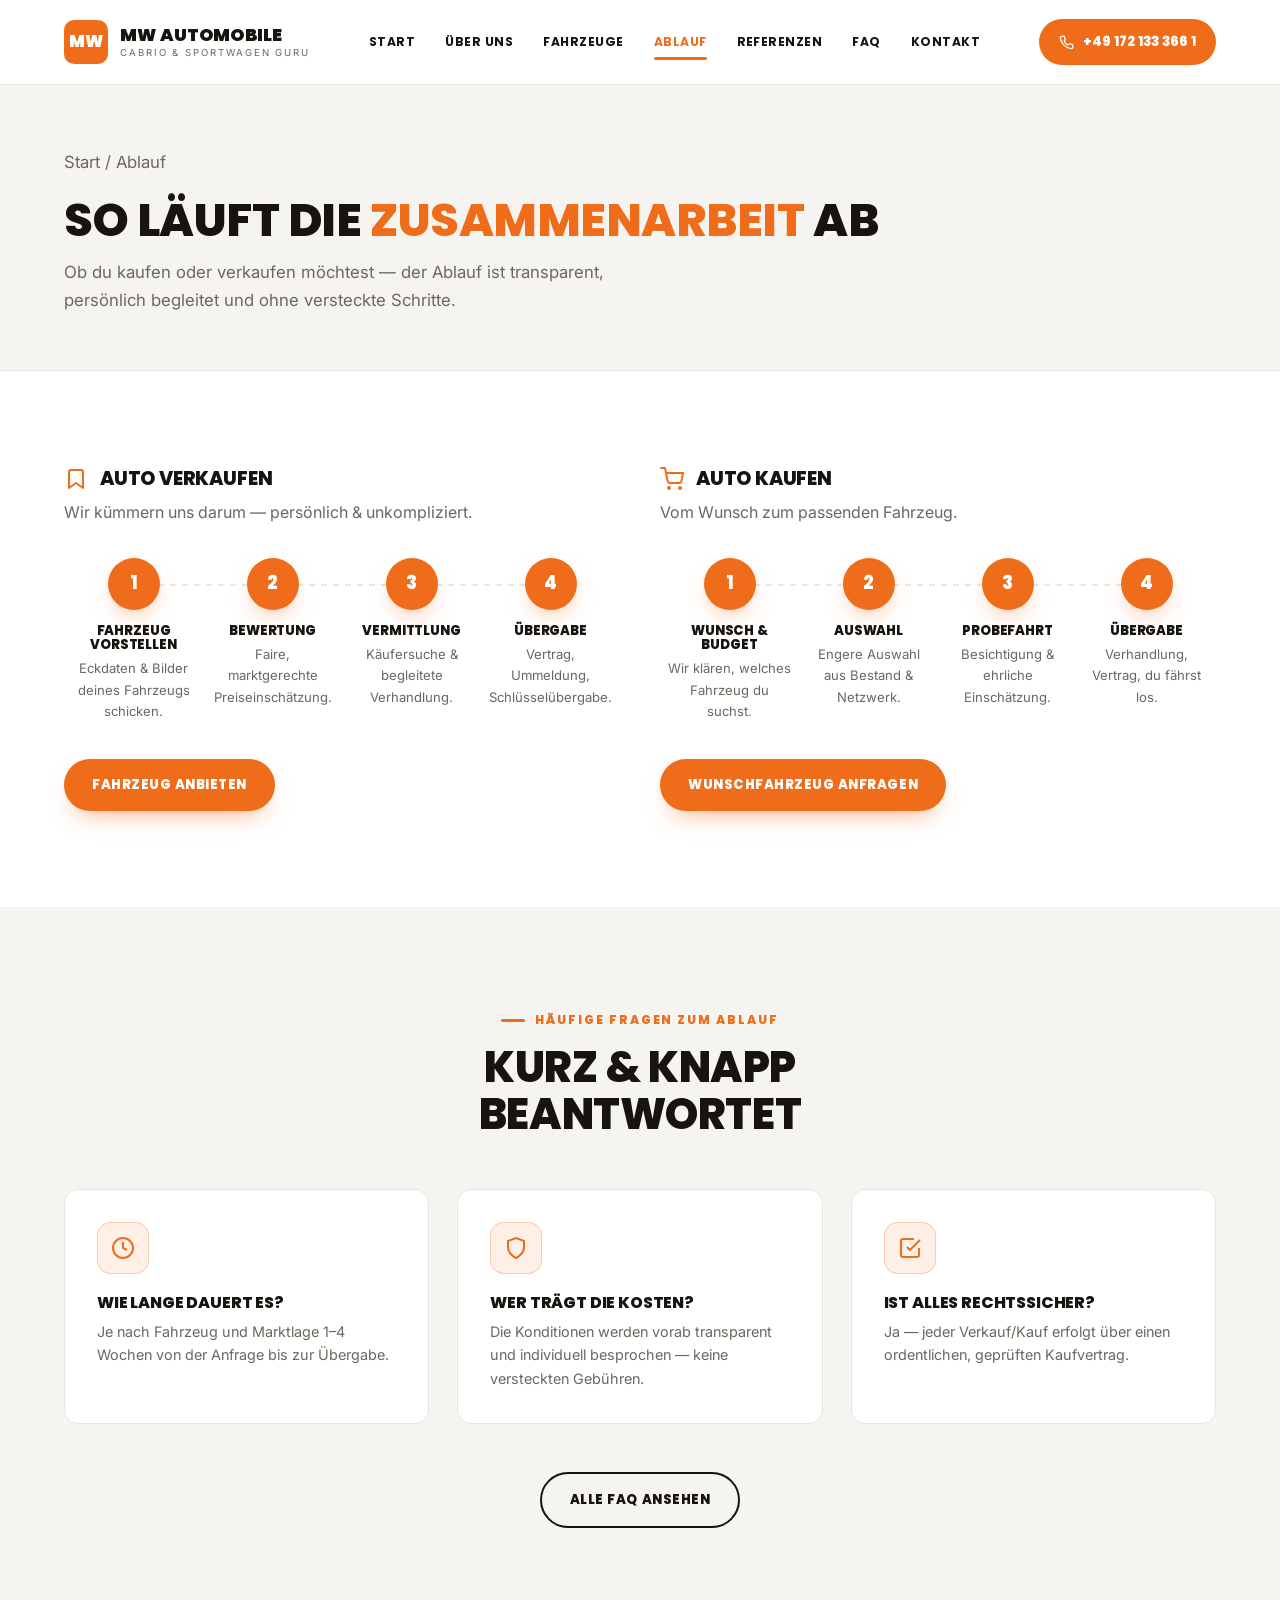
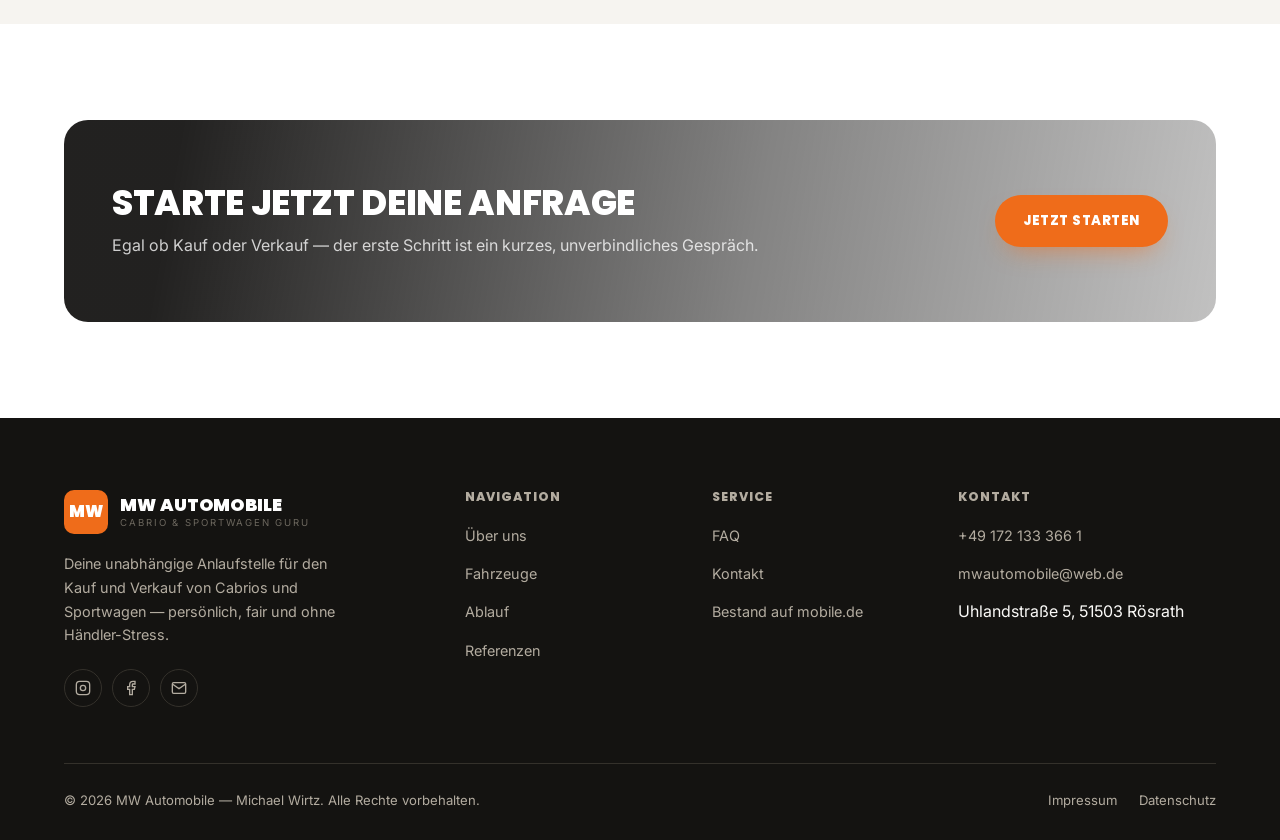
==== commit ef66d8ea: "Redesign: light theme with bold typography, orange accent, real photography Based on user-provided d" ====
--- a/ablauf.html
+++ b/ablauf.html
@@ -66,35 +66,31 @@
             <svg viewBox="0 0 24 24" fill="none" stroke="currentColor" stroke-width="2" stroke-linecap="round" stroke-linejoin="round"><path d="M19 21l-7-5-7 5V5a2 2 0 0 1 2-2h10a2 2 0 0 1 2 2z"/></svg>
             Auto verkaufen
           </h3>
-
-          <div class="step">
-            <span class="step-num">01</span>
-            <div>
-              <h4>Erstkontakt &amp; Fahrzeugdaten</h4>
-              <p>Du schickst mir die wichtigsten Eckdaten deines Fahrzeugs — Modell, Zustand, Kilometerstand, Ausstattung.</p>
+          <p>Wir kümmern uns darum — persönlich &amp; unkompliziert.</p>
+
+          <div class="step-row">
+            <div class="step-circle">
+              <div class="step-num-circle">1</div>
+              <h4>Fahrzeug vorstellen</h4>
+              <p>Eckdaten &amp; Bilder deines Fahrzeugs schicken.</p>
+            </div>
+            <div class="step-circle">
+              <div class="step-num-circle">2</div>
+              <h4>Bewertung</h4>
+              <p>Faire, marktgerechte Preiseinschätzung.</p>
+            </div>
+            <div class="step-circle">
+              <div class="step-num-circle">3</div>
+              <h4>Vermittlung</h4>
+              <p>Käufersuche &amp; begleitete Verhandlung.</p>
+            </div>
+            <div class="step-circle">
+              <div class="step-num-circle">4</div>
+              <h4>Übergabe</h4>
+              <p>Vertrag, Ummeldung, Schlüsselübergabe.</p>
             </div>
           </div>
-          <div class="step">
-            <span class="step-num">02</span>
-            <div>
-              <h4>Besichtigung &amp; Bewertung</h4>
-              <p>Ich schaue mir das Fahrzeug persönlich an und erstelle eine faire, marktgerechte Preiseinschätzung.</p>
-            </div>
-          </div>
-          <div class="step">
-            <span class="step-num">03</span>
-            <div>
-              <h4>Käufersuche &amp; Vermittlung</h4>
-              <p>Über mein Netzwerk finde ich passende Interessenten und begleite die Verhandlung.</p>
-            </div>
-          </div>
-          <div class="step">
-            <span class="step-num">04</span>
-            <div>
-              <h4>Vertrag &amp; Übergabe</h4>
-              <p>Sauberer Kaufvertrag, korrekte Ummeldung und eine reibungslose Übergabe an den Käufer.</p>
-            </div>
-          </div>
+          <a href="kontakt.html" class="btn btn-primary">Fahrzeug anbieten</a>
         </div>
 
         <div class="process-col reveal">
@@ -102,35 +98,31 @@
             <svg viewBox="0 0 24 24" fill="none" stroke="currentColor" stroke-width="2" stroke-linecap="round" stroke-linejoin="round"><circle cx="9" cy="21" r="1"/><circle cx="20" cy="21" r="1"/><path d="M1 1h4l2.68 13.39a2 2 0 0 0 2 1.61h9.72a2 2 0 0 0 2-1.61L23 6H6"/></svg>
             Auto kaufen
           </h3>
-
-          <div class="step">
-            <span class="step-num">01</span>
-            <div>
-              <h4>Wunsch &amp; Budget klären</h4>
-              <p>Wir besprechen, welches Cabrio oder welchen Sportwagen du suchst — und in welchem Rahmen.</p>
+          <p>Vom Wunsch zum passenden Fahrzeug.</p>
+
+          <div class="step-row">
+            <div class="step-circle">
+              <div class="step-num-circle">1</div>
+              <h4>Wunsch &amp; Budget</h4>
+              <p>Wir klären, welches Fahrzeug du suchst.</p>
+            </div>
+            <div class="step-circle">
+              <div class="step-num-circle">2</div>
+              <h4>Auswahl</h4>
+              <p>Engere Auswahl aus Bestand &amp; Netzwerk.</p>
+            </div>
+            <div class="step-circle">
+              <div class="step-num-circle">3</div>
+              <h4>Probefahrt</h4>
+              <p>Besichtigung &amp; ehrliche Einschätzung.</p>
+            </div>
+            <div class="step-circle">
+              <div class="step-num-circle">4</div>
+              <h4>Übergabe</h4>
+              <p>Verhandlung, Vertrag, du fährst los.</p>
             </div>
           </div>
-          <div class="step">
-            <span class="step-num">02</span>
-            <div>
-              <h4>Auswahl passender Fahrzeuge</h4>
-              <p>Ich sichte Bestand und Netzwerk und stelle dir eine engere Auswahl passender Fahrzeuge vor.</p>
-            </div>
-          </div>
-          <div class="step">
-            <span class="step-num">03</span>
-            <div>
-              <h4>Besichtigung &amp; Probefahrt</h4>
-              <p>Gemeinsame Besichtigung, ehrliche Einschätzung zum Zustand, Probefahrt nach Wunsch.</p>
-            </div>
-          </div>
-          <div class="step">
-            <span class="step-num">04</span>
-            <div>
-              <h4>Kauf &amp; Übergabe</h4>
-              <p>Verhandlung, Vertragsabwicklung und Übergabe — du steigst ein und fährst los.</p>
-            </div>
-          </div>
+          <a href="kontakt.html" class="btn btn-primary">Wunschfahrzeug anfragen</a>
         </div>
 
       </div>
--- a/assets/css/style.css
+++ b/assets/css/style.css
@@ -1,40 +1,41 @@
 /* =========================================================
-   MW Automobile — Design System
-   Premium Dark / Orange-Gold
+   MW Automobile — Design System v2
+   Light / Bold / Orange — photo-driven
    ========================================================= */
 
 /* ---------- Fonts ---------- */
-@import url('https://fonts.googleapis.com/css2?family=Playfair+Display:ital,wght@0,500;0,600;0,700;1,500&family=Inter:wght@300;400;500;600;700&display=swap');
+@import url('https://fonts.googleapis.com/css2?family=Poppins:wght@700;800;900&family=Inter:wght@400;500;600;700&display=swap');
 
 /* ---------- Tokens ---------- */
 :root{
-  --bg:            #0b0a09;
-  --bg-alt:        #121110;
-  --surface:       #1a1713;
-  --surface-2:     #221e18;
-  --border:        #34302a;
-  --border-light:  #46403768;
-
-  --text:          #f5f1e8;
-  --text-muted:    #bab2a2;
-  --text-dim:      #857c6d;
-
-  --accent:        #e2a13d;
-  --accent-light:  #f4c467;
-  --accent-dark:   #a8701f;
-  --accent-rgb:    226,161,61;
-
-  --font-head: 'Playfair Display', Georgia, serif;
+  --bg:            #ffffff;
+  --bg-alt:        #f6f4f0;
+  --bg-dark:       #141311;
+  --bg-dark-2:     #1c1b18;
+  --surface:       #ffffff;
+  --surface-dark:  #221f1b;
+  --border:        #eae6df;
+  --border-dark:   #34312b;
+
+  --text:          #17140f;
+  --text-invert:   #fbfaf8;
+  --text-muted:    #6c675e;
+  --text-muted-invert: #b3aca0;
+
+  --accent:        #ef6c1a;
+  --accent-light:  #ff8b3d;
+  --accent-dark:   #c2570f;
+  --accent-rgb:    239,108,26;
+
+  --font-head: 'Poppins', 'Arial Black', sans-serif;
   --font-body: 'Inter', -apple-system, BlinkMacSystemFont, 'Segoe UI', sans-serif;
 
   --container: 1200px;
   --radius-sm: 6px;
-  --radius: 12px;
-  --radius-lg: 20px;
-
-  --shadow-soft: 0 20px 50px -20px rgba(0,0,0,0.6);
-  --shadow-glow: 0 0 0 1px rgba(var(--accent-rgb),0.25), 0 20px 60px -25px rgba(var(--accent-rgb),0.35);
-
+  --radius: 14px;
+  --radius-lg: 24px;
+
+  --shadow-soft: 0 24px 50px -24px rgba(20,19,17,0.25);
   --ease: cubic-bezier(.22,.61,.36,1);
 }
 
@@ -51,54 +52,43 @@
   overflow-x:hidden;
 }
 img, svg{ display:block; max-width:100%; }
+img{ height:auto; }
 a{ color:inherit; text-decoration:none; }
 ul{ list-style:none; }
 button{ font:inherit; cursor:pointer; border:none; background:none; color:inherit; }
 input, textarea, select{ font:inherit; color:inherit; }
-h1,h2,h3,h4{ font-family:var(--font-head); font-weight:600; line-height:1.15; letter-spacing:-0.01em; }
-
-/* Subtle noise / vignette background */
-body::before{
-  content:"";
-  position:fixed; inset:0;
-  background:
-    radial-gradient(1200px 600px at 15% -10%, rgba(var(--accent-rgb),0.08), transparent 60%),
-    radial-gradient(900px 500px at 100% 10%, rgba(var(--accent-rgb),0.05), transparent 55%);
-  pointer-events:none;
-  z-index:0;
+h1,h2,h3,h4{
+  font-family:var(--font-head); font-weight:800; line-height:1.08;
+  letter-spacing:-0.01em; text-transform:uppercase;
 }
 
 /* ---------- Layout helpers ---------- */
-.container{
-  width:100%;
-  max-width:var(--container);
-  margin-inline:auto;
-  padding-inline:24px;
-}
+.container{ width:100%; max-width:var(--container); margin-inline:auto; padding-inline:24px; }
 .section{ position:relative; padding:96px 0; }
 .section--tight{ padding:64px 0; }
 .section--alt{ background:var(--bg-alt); }
-.section--surface{ background:linear-gradient(180deg,var(--bg) 0%, var(--surface) 100%); }
-
-.grid{ display:grid; gap:32px; }
+.section--dark{ background:var(--bg-dark); color:var(--text-invert); }
+.section--dark h1, .section--dark h2, .section--dark h3, .section--dark h4{ color:var(--text-invert); }
+.section--dark .text-muted{ color:var(--text-muted-invert); }
+
+.grid{ display:grid; gap:28px; }
 .grid-2{ grid-template-columns:repeat(2,1fr); }
 .grid-3{ grid-template-columns:repeat(3,1fr); }
 .grid-4{ grid-template-columns:repeat(4,1fr); }
 
 .eyebrow{
   display:inline-flex; align-items:center; gap:10px;
-  font-size:0.78rem; font-weight:600; letter-spacing:0.18em; text-transform:uppercase;
+  font-family:var(--font-head);
+  font-size:0.76rem; font-weight:800; letter-spacing:0.16em; text-transform:uppercase;
   color:var(--accent);
-  margin-bottom:18px;
-}
-.eyebrow::before{
-  content:""; width:28px; height:1px; background:var(--accent);
-}
-
-.section-head{ max-width:640px; margin-bottom:56px; }
+  margin-bottom:14px;
+}
+.eyebrow::before{ content:""; width:24px; height:3px; border-radius:2px; background:var(--accent); }
+
+.section-head{ max-width:640px; margin-bottom:52px; }
 .section-head.center{ margin-inline:auto; text-align:center; }
-.section-head h2{ font-size:clamp(1.8rem,3.4vw,2.6rem); margin-bottom:16px; }
-.section-head p{ color:var(--text-muted); font-size:1.05rem; }
+.section-head h2{ font-size:clamp(1.8rem,3.4vw,2.7rem); margin-bottom:14px; }
+.section-head p{ color:var(--text-muted); font-size:1.04rem; text-transform:none; }
 
 .text-muted{ color:var(--text-muted); }
 .text-accent{ color:var(--accent); }
@@ -106,83 +96,86 @@
 /* ---------- Buttons ---------- */
 .btn{
   display:inline-flex; align-items:center; justify-content:center; gap:10px;
-  padding:15px 30px;
+  padding:15px 28px;
   border-radius:999px;
-  font-size:0.92rem; font-weight:600; letter-spacing:0.02em;
+  font-family:var(--font-head);
+  font-size:0.82rem; font-weight:800; letter-spacing:0.04em; text-transform:uppercase;
   transition:all .3s var(--ease);
   white-space:nowrap;
 }
 .btn-primary{
-  background:linear-gradient(135deg, var(--accent-light), var(--accent-dark));
-  color:#141210;
-  box-shadow:0 10px 30px -10px rgba(var(--accent-rgb),0.55);
-}
-.btn-primary:hover{ transform:translateY(-2px); box-shadow:0 16px 36px -12px rgba(var(--accent-rgb),0.7); }
+  background:var(--accent);
+  color:#fff;
+  box-shadow:0 12px 26px -12px rgba(var(--accent-rgb),0.65);
+}
+.btn-primary:hover{ background:var(--accent-dark); transform:translateY(-2px); box-shadow:0 16px 34px -12px rgba(var(--accent-rgb),0.75); }
 .btn-ghost{
-  background:rgba(255,255,255,0.03);
-  border:1px solid var(--border-light);
+  background:transparent;
+  border:2px solid currentColor;
   color:var(--text);
-  backdrop-filter:blur(6px);
-}
-.btn-ghost:hover{ border-color:var(--accent); color:var(--accent-light); transform:translateY(-2px); }
-.btn-sm{ padding:11px 20px; font-size:0.82rem; }
+}
+.btn-ghost:hover{ background:var(--text); color:var(--bg); transform:translateY(-2px); }
+.section--dark .btn-ghost{ color:var(--text-invert); }
+.section--dark .btn-ghost:hover{ background:var(--text-invert); color:var(--bg-dark); }
+.hero .btn-ghost{ color:#fff; }
+.hero .btn-ghost:hover{ background:#fff; color:var(--bg-dark); }
+.btn-sm{ padding:11px 20px; font-size:0.72rem; }
 .btn-block{ width:100%; }
 
 /* ---------- Header ---------- */
 .site-header{
   position:sticky; top:0; z-index:100;
-  background:rgba(11,10,9,0.72);
+  background:rgba(255,255,255,0.92);
   backdrop-filter:blur(14px) saturate(140%);
-  border-bottom:1px solid var(--border-light);
-}
-.site-header .container{
-  display:flex; align-items:center; justify-content:space-between;
-  height:84px;
-}
+  border-bottom:1px solid var(--border);
+}
+.site-header .container{ display:flex; align-items:center; justify-content:space-between; height:84px; }
 .brand{ display:flex; align-items:center; gap:12px; }
 .brand-mark{
   width:44px; height:44px; border-radius:10px;
   display:flex; align-items:center; justify-content:center;
-  background:linear-gradient(145deg, var(--surface-2), var(--surface));
-  border:1px solid var(--border-light);
-  font-family:var(--font-head); font-weight:700; font-size:1.05rem;
-  color:var(--accent-light);
-  position:relative;
-  overflow:hidden;
-}
-.brand-mark::after{
-  content:""; position:absolute; inset:0;
-  background:linear-gradient(120deg, transparent 40%, rgba(var(--accent-rgb),0.35) 50%, transparent 60%);
+  background:var(--accent);
+  font-family:var(--font-head); font-weight:900; font-size:1.05rem;
+  color:#fff;
 }
 .brand-word{ display:flex; flex-direction:column; line-height:1.05; }
-.brand-word strong{ font-family:var(--font-head); font-size:1.18rem; font-weight:700; letter-spacing:0.01em; }
-.brand-word span{ font-size:0.62rem; letter-spacing:0.24em; color:var(--text-dim); text-transform:uppercase; margin-top:3px; }
-
-.nav-desktop{ display:flex; align-items:center; gap:38px; }
+.brand-word strong{
+  font-family:var(--font-head); font-size:1.1rem; font-weight:900; letter-spacing:0.01em;
+  text-transform:uppercase; color:var(--text);
+}
+.brand-word span{ font-size:0.6rem; letter-spacing:0.2em; color:var(--text-muted); text-transform:uppercase; margin-top:3px; }
+
+.nav-desktop{ display:flex; align-items:center; gap:30px; }
 .nav-desktop a{
-  font-size:0.9rem; font-weight:500; color:var(--text-muted);
-  position:relative; padding:6px 0;
+  font-family:var(--font-head);
+  font-size:0.76rem; font-weight:700; letter-spacing:0.04em; text-transform:uppercase;
+  color:var(--text);
+  position:relative; padding:8px 0;
   transition:color .25s;
 }
-.nav-desktop a:hover, .nav-desktop a.active{ color:var(--text); }
+.nav-desktop a:hover, .nav-desktop a.active{ color:var(--accent); }
 .nav-desktop a.active::after{
-  content:""; position:absolute; left:0; right:0; bottom:-4px; height:2px;
-  background:var(--accent);
-  border-radius:2px;
-}
-
-.header-actions{ display:flex; align-items:center; gap:16px; }
+  content:""; position:absolute; left:0; right:0; bottom:0px; height:3px;
+  background:var(--accent); border-radius:2px;
+}
+
+.header-actions{ display:flex; align-items:center; gap:14px; }
+.header-actions .btn.btn-primary.btn-sm{ display:none; }
 .phone-pill{
-  display:flex; align-items:center; gap:8px;
-  font-size:0.85rem; font-weight:600; color:var(--text-muted);
-}
-.phone-pill svg{ width:16px; height:16px; stroke:var(--accent); }
+  display:flex; align-items:center; gap:9px;
+  background:var(--accent); color:#fff;
+  padding:12px 20px; border-radius:999px;
+  font-family:var(--font-head); font-size:0.82rem; font-weight:800;
+  transition:background .25s, transform .25s;
+}
+.phone-pill:hover{ background:var(--accent-dark); transform:translateY(-1px); }
+.phone-pill svg{ width:15px; height:15px; stroke:#fff; }
 
 .nav-toggle{
   display:none; width:42px; height:42px; border-radius:10px;
   align-items:center; justify-content:center;
-  border:1px solid var(--border-light);
-  background:rgba(255,255,255,0.03);
+  border:1px solid var(--border);
+  background:var(--bg-alt);
 }
 .nav-toggle span{ display:block; width:18px; height:2px; background:var(--text); position:relative; transition:.25s; }
 .nav-toggle span::before, .nav-toggle span::after{
@@ -197,7 +190,7 @@
 .nav-mobile{
   display:none;
   position:fixed; inset:84px 0 0 0; z-index:99;
-  background:rgba(9,8,7,0.98);
+  background:rgba(255,255,255,0.98);
   backdrop-filter:blur(10px);
   padding:32px 24px;
   flex-direction:column; gap:6px;
@@ -208,67 +201,51 @@
 }
 .nav-mobile.open{ opacity:1; transform:translateY(0); pointer-events:auto; }
 .nav-mobile a{
-  padding:16px 4px; font-size:1.15rem; font-weight:500;
+  padding:16px 4px; font-family:var(--font-head); font-size:1.05rem; font-weight:700; text-transform:uppercase;
   border-bottom:1px solid var(--border);
-  color:var(--text-muted);
-}
-.nav-mobile a.active{ color:var(--accent-light); }
+  color:var(--text);
+}
+.nav-mobile a.active{ color:var(--accent); }
 .nav-mobile .btn{ margin-top:20px; }
 
-/* ---------- Hero ---------- */
+/* ---------- Hero (full-bleed photo) ---------- */
 .hero{
   position:relative;
-  padding:110px 0 100px;
-  overflow:hidden;
-}
-.hero-grid{
-  display:grid; grid-template-columns:1.1fr 0.9fr; gap:56px; align-items:center;
-}
+  min-height:min(680px, 92vh);
+  display:flex; align-items:flex-end;
+  padding:64px 0 76px;
+  background-image:
+    linear-gradient(100deg, rgba(10,9,8,.92) 0%, rgba(10,9,8,.66) 42%, rgba(10,9,8,.22) 70%, rgba(10,9,8,.05) 100%),
+    url('https://images.unsplash.com/photo-1601362840469-51e4d8d58785?w=1800&q=75&auto=format&fit=crop');
+  background-size:cover;
+  background-position:center;
+  color:#fff;
+}
+.hero .eyebrow{ color:var(--accent-light); }
+.hero-content{ max-width:640px; position:relative; z-index:2; }
 .hero h1{
-  font-size:clamp(2.4rem,5vw,3.7rem);
-  margin-bottom:22px;
-}
-.hero h1 em{ font-style:italic; color:var(--accent-light); }
-.hero p.lead{ font-size:1.15rem; color:var(--text-muted); max-width:540px; margin-bottom:36px; }
-.hero-actions{ display:flex; gap:16px; flex-wrap:wrap; margin-bottom:48px; }
-.hero-stats{ display:flex; gap:36px; flex-wrap:wrap; }
-.hero-stats div strong{ display:block; font-family:var(--font-head); font-size:1.7rem; color:var(--accent-light); }
-.hero-stats div span{ font-size:0.82rem; color:var(--text-dim); letter-spacing:0.03em; }
-
-.hero-visual{
-  position:relative;
-  aspect-ratio:4/5;
-  border-radius:var(--radius-lg);
-  border:1px solid var(--border-light);
-  background:linear-gradient(160deg, var(--surface) 0%, var(--bg-alt) 70%);
-  box-shadow:var(--shadow-glow);
-  overflow:hidden;
-  display:flex; align-items:center; justify-content:center;
-}
-.hero-visual .car-art{ width:78%; }
-.hero-visual::after{
-  content:""; position:absolute; inset:0;
-  background:radial-gradient(circle at 50% 100%, rgba(var(--accent-rgb),0.25), transparent 60%);
-}
-.hero-badge{
-  position:absolute; bottom:22px; left:22px; right:22px;
-  background:rgba(11,10,9,0.72); backdrop-filter:blur(8px);
-  border:1px solid var(--border-light); border-radius:var(--radius);
-  padding:16px 18px; display:flex; align-items:center; gap:12px;
-  z-index:2;
-}
-.hero-badge svg{ width:22px; height:22px; stroke:var(--accent); flex-shrink:0; }
-.hero-badge strong{ display:block; font-size:0.88rem; }
-.hero-badge span{ font-size:0.78rem; color:var(--text-dim); }
-
-/* ---------- USP strip ---------- */
-.usp-strip{ border-top:1px solid var(--border); border-bottom:1px solid var(--border); }
-.usp-item{
-  display:flex; align-items:flex-start; gap:16px; padding:36px 0;
-}
-.usp-item svg{ width:30px; height:30px; stroke:var(--accent); flex-shrink:0; margin-top:2px; }
-.usp-item h3{ font-size:1rem; font-family:var(--font-body); font-weight:600; margin-bottom:6px; }
-.usp-item p{ font-size:0.88rem; color:var(--text-muted); }
+  font-size:clamp(2.3rem,5vw,3.7rem);
+  color:#fff;
+  margin-bottom:20px;
+}
+.hero h1 .hl{ color:var(--accent-light); }
+.hero p.lead{ font-size:1.1rem; color:rgba(255,255,255,0.82); max-width:520px; margin-bottom:34px; text-transform:none; }
+.hero-actions{ display:flex; gap:14px; flex-wrap:wrap; margin-bottom:44px; }
+.hero-stats{ display:flex; gap:34px; flex-wrap:wrap; }
+.hero-stats div strong{ display:block; font-family:var(--font-head); font-size:1.6rem; color:var(--accent-light); }
+.hero-stats div span{ font-size:0.74rem; color:rgba(255,255,255,0.65); letter-spacing:0.03em; text-transform:uppercase; }
+
+/* ---------- USP strip (dark band, icon grid) ---------- */
+.usp-strip{ background:var(--bg-dark); color:var(--text-invert); }
+.usp-item{ text-align:center; padding:8px; }
+.usp-icon{
+  width:64px; height:64px; margin:0 auto 18px; border-radius:50%;
+  border:2px solid var(--accent);
+  display:flex; align-items:center; justify-content:center;
+}
+.usp-icon svg{ width:26px; height:26px; stroke:var(--accent-light); }
+.usp-item h3{ font-size:0.92rem; margin-bottom:8px; color:#fff; }
+.usp-item p{ font-size:0.85rem; color:var(--text-muted-invert); text-transform:none; }
 
 /* ---------- Cards ---------- */
 .card{
@@ -276,115 +253,150 @@
   border:1px solid var(--border);
   border-radius:var(--radius);
   padding:32px;
-  transition:transform .3s var(--ease), border-color .3s;
-}
-.card:hover{ transform:translateY(-4px); border-color:var(--border-light); }
+  transition:transform .3s var(--ease), box-shadow .3s var(--ease);
+}
+.card:hover{ transform:translateY(-4px); box-shadow:var(--shadow-soft); }
+.section--dark .card{ background:var(--surface-dark); border-color:var(--border-dark); }
 
 .icon-badge{
   width:52px; height:52px; border-radius:14px;
   display:flex; align-items:center; justify-content:center;
-  background:rgba(var(--accent-rgb),0.12);
-  border:1px solid rgba(var(--accent-rgb),0.3);
+  background:rgba(var(--accent-rgb),0.1);
+  border:1px solid rgba(var(--accent-rgb),0.28);
   margin-bottom:20px;
 }
-.icon-badge svg{ width:24px; height:24px; stroke:var(--accent-light); }
+.icon-badge svg{ width:24px; height:24px; stroke:var(--accent); }
+.card h3{ font-size:1rem; margin-bottom:8px; }
+.card p{ font-size:0.9rem; text-transform:none; }
 
 /* ---------- About teaser / split sections ---------- */
-.split{ display:grid; grid-template-columns:0.85fr 1.15fr; gap:64px; align-items:center; }
-.split.reverse{ grid-template-columns:1.15fr 0.85fr; }
+.split{ display:grid; grid-template-columns:0.9fr 1.1fr; gap:60px; align-items:center; }
+.split.reverse{ grid-template-columns:1.1fr 0.9fr; }
 .split.reverse .split-media{ order:2; }
 .split.reverse .split-body{ order:1; }
 
-.portrait-frame{
-  position:relative; aspect-ratio:3/4; border-radius:var(--radius-lg);
-  border:1px solid var(--border-light);
-  background:linear-gradient(160deg, var(--surface-2), var(--bg-alt));
-  display:flex; align-items:center; justify-content:center;
-  overflow:hidden;
-}
-.portrait-frame svg{ width:56%; opacity:0.9; }
-.portrait-frame .frame-ring{
-  position:absolute; inset:18px; border:1px solid rgba(var(--accent-rgb),0.35); border-radius:calc(var(--radius-lg) - 6px);
-}
+.photo-frame{
+  position:relative; aspect-ratio:4/5; border-radius:var(--radius-lg);
+  overflow:hidden; background:var(--bg-alt);
+}
+.photo-frame img{ width:100%; height:100%; object-fit:cover; }
 .quote-tag{
-  position:absolute; top:24px; left:-16px;
-  background:var(--accent); color:#141210;
+  position:absolute; top:22px; left:-14px;
+  background:var(--accent); color:#fff;
   padding:10px 18px; border-radius:999px;
-  font-size:0.78rem; font-weight:700; letter-spacing:0.04em;
-  box-shadow:0 10px 24px -8px rgba(0,0,0,0.5);
-}
-
-.timeline{ margin-top:32px; display:flex; flex-direction:column; gap:22px; }
+  font-family:var(--font-head); font-size:0.72rem; font-weight:800; letter-spacing:0.04em; text-transform:uppercase;
+  box-shadow:0 10px 24px -8px rgba(0,0,0,0.4);
+  z-index:2;
+}
+
+.timeline{ margin-top:30px; display:flex; flex-direction:column; gap:20px; }
 .timeline-item{ display:flex; gap:16px; }
 .timeline-dot{
   width:10px; height:10px; border-radius:50%; background:var(--accent);
-  margin-top:8px; flex-shrink:0; box-shadow:0 0 0 4px rgba(var(--accent-rgb),0.18);
-}
-.timeline-item strong{ display:block; margin-bottom:2px; }
-.timeline-item span{ color:var(--text-muted); font-size:0.92rem; }
-
-/* ---------- Process steps ---------- */
+  margin-top:8px; flex-shrink:0; box-shadow:0 0 0 4px rgba(var(--accent-rgb),0.16);
+}
+.timeline-item strong{ display:block; margin-bottom:2px; font-family:var(--font-head); font-size:0.92rem; text-transform:uppercase; }
+.timeline-item span{ color:var(--text-muted); font-size:0.9rem; }
+.section--dark .timeline-item span{ color:var(--text-muted-invert); }
+
+/* ---------- Process steps (numbered circles) ---------- */
 .process-cols{ display:grid; grid-template-columns:1fr 1fr; gap:40px; }
 .process-col h3{
-  font-size:1.35rem; margin-bottom:28px; display:flex; align-items:center; gap:12px;
-}
-.process-col h3 svg{ width:26px; height:26px; stroke:var(--accent); }
-.step{ display:flex; gap:20px; padding:20px 0; border-top:1px solid var(--border); }
+  font-size:1.2rem; margin-bottom:8px; display:flex; align-items:center; gap:12px;
+}
+.process-col > p{ text-transform:none; color:var(--text-muted); margin-bottom:32px; }
+.process-col h3 svg{ width:24px; height:24px; stroke:var(--accent); }
+
+.step-row{ display:flex; flex-wrap:wrap; gap:0; margin-bottom:36px; position:relative; }
+.step-circle{
+  display:flex; flex-direction:column; align-items:center; text-align:center;
+  flex:1; min-width:120px; position:relative; padding:0 8px;
+}
+.step-circle::before{
+  content:""; position:absolute; top:26px; left:-50%; width:100%; height:2px;
+  background:repeating-linear-gradient(90deg, var(--border) 0 6px, transparent 6px 12px);
+  z-index:0;
+}
+.step-circle:first-child::before{ display:none; }
+.step-num-circle{
+  width:52px; height:52px; border-radius:50%;
+  background:var(--accent); color:#fff;
+  display:flex; align-items:center; justify-content:center;
+  font-family:var(--font-head); font-weight:800; font-size:1.15rem;
+  position:relative; z-index:1;
+  margin-bottom:14px;
+  box-shadow:0 10px 24px -10px rgba(var(--accent-rgb),0.6);
+}
+.step-circle h4{ font-family:var(--font-head); font-size:0.82rem; font-weight:800; text-transform:uppercase; margin-bottom:6px; }
+.step-circle p{ font-size:0.82rem; color:var(--text-muted); text-transform:none; }
+
+.step{ display:flex; gap:18px; padding:18px 0; border-top:1px solid var(--border); }
 .step:first-of-type{ border-top:none; }
-.step-num{
-  font-family:var(--font-head); font-size:1.4rem; color:var(--accent-light);
-  width:44px; flex-shrink:0;
-}
-.step h4{ font-family:var(--font-body); font-size:1rem; font-weight:600; margin-bottom:6px; }
-.step p{ font-size:0.9rem; color:var(--text-muted); }
+.step-num{ font-family:var(--font-head); font-size:1.3rem; font-weight:800; color:var(--accent); width:40px; flex-shrink:0; }
+.step h4{ font-family:var(--font-body); font-size:1rem; font-weight:600; margin-bottom:6px; text-transform:none; }
+.step p{ font-size:0.9rem; color:var(--text-muted); text-transform:none; }
 
 /* ---------- Vehicle cards ---------- */
 .vehicle-card{
   background:var(--surface); border:1px solid var(--border); border-radius:var(--radius);
-  overflow:hidden; transition:transform .3s var(--ease), border-color .3s;
-}
-.vehicle-card:hover{ transform:translateY(-6px); border-color:rgba(var(--accent-rgb),0.4); }
-.vehicle-media{
-  aspect-ratio:16/10; position:relative;
-  background:linear-gradient(150deg, var(--surface-2) 0%, var(--bg-alt) 100%);
-  display:flex; align-items:center; justify-content:center;
-}
-.vehicle-media svg{ width:62%; opacity:0.85; }
+  overflow:hidden; transition:transform .3s var(--ease), box-shadow .3s var(--ease);
+}
+.vehicle-card:hover{ transform:translateY(-6px); box-shadow:var(--shadow-soft); }
+.vehicle-media{ aspect-ratio:16/11; position:relative; background:var(--bg-alt); overflow:hidden; }
+.vehicle-media img{ width:100%; height:100%; object-fit:cover; transition:transform .5s var(--ease); }
+.vehicle-card:hover .vehicle-media img{ transform:scale(1.06); }
 .vehicle-tag{
   position:absolute; top:14px; left:14px;
-  background:rgba(11,10,9,0.75); backdrop-filter:blur(6px);
-  border:1px solid var(--border-light);
-  padding:6px 12px; border-radius:999px; font-size:0.72rem; font-weight:600; letter-spacing:0.03em;
-  color:var(--accent-light);
-}
+  background:rgba(255,255,255,0.92); backdrop-filter:blur(4px);
+  padding:6px 13px; border-radius:999px;
+  font-family:var(--font-head); font-size:0.66rem; font-weight:800; letter-spacing:0.04em; text-transform:uppercase;
+  color:var(--text);
+}
+.vehicle-fav{
+  position:absolute; top:12px; right:12px; width:34px; height:34px; border-radius:50%;
+  background:rgba(255,255,255,0.92); backdrop-filter:blur(4px);
+  display:flex; align-items:center; justify-content:center;
+}
+.vehicle-fav svg{ width:16px; height:16px; stroke:var(--text); fill:none; transition:fill .2s, stroke .2s; }
+.vehicle-fav:hover svg{ stroke:var(--accent); fill:rgba(var(--accent-rgb),0.15); }
 .vehicle-body{ padding:22px; }
-.vehicle-body h3{ font-family:var(--font-body); font-size:1.05rem; font-weight:600; margin-bottom:4px; }
-.vehicle-body .price{ color:var(--accent-light); font-weight:700; font-size:1.15rem; margin-bottom:14px; }
-.vehicle-specs{ display:flex; gap:14px; flex-wrap:wrap; margin-bottom:18px; }
+.vehicle-body h3{ font-size:1rem; margin-bottom:4px; text-transform:none; font-family:var(--font-head); font-weight:700; }
+.vehicle-body .price{ color:var(--accent); font-family:var(--font-head); font-weight:800; font-size:1.2rem; margin-bottom:14px; }
+.vehicle-specs{ display:flex; gap:10px; flex-wrap:wrap; margin-bottom:18px; }
 .vehicle-specs span{
   font-size:0.78rem; color:var(--text-muted);
   display:flex; align-items:center; gap:6px;
-}
+  padding-right:10px; border-right:1px solid var(--border);
+}
+.vehicle-specs span:last-child{ border-right:none; padding-right:0; }
 .vehicle-specs svg{ width:14px; height:14px; stroke:var(--accent); }
 
 /* ---------- Testimonials ---------- */
+.rating-summary{
+  display:flex; align-items:center; gap:20px; margin-bottom:44px;
+}
+.rating-number{ font-family:var(--font-head); font-size:3rem; font-weight:900; color:#fff; line-height:1; }
+.rating-summary .stars svg{ width:18px; height:18px; }
+.rating-summary-text{ font-size:0.82rem; color:var(--text-muted-invert); }
+.rating-summary-text a{ color:var(--accent-light); text-decoration:underline; }
+
 .testimonial-card{
-  background:var(--surface); border:1px solid var(--border); border-radius:var(--radius);
+  background:var(--surface-dark); border:1px solid var(--border-dark); border-radius:var(--radius);
   padding:30px;
 }
 .stars{ display:flex; gap:4px; margin-bottom:16px; }
 .stars svg{ width:16px; height:16px; fill:var(--accent); stroke:none; }
-.testimonial-card p{ color:var(--text-muted); font-size:0.96rem; margin-bottom:22px; }
+.testimonial-card p{ color:var(--text-muted-invert); font-size:0.96rem; margin-bottom:22px; text-transform:none; }
 .testimonial-person{ display:flex; align-items:center; gap:12px; }
 .avatar-dot{
   width:42px; height:42px; border-radius:50%;
-  background:linear-gradient(145deg, var(--surface-2), var(--bg-alt));
-  border:1px solid var(--border-light);
-  display:flex; align-items:center; justify-content:center;
-  font-family:var(--font-head); font-weight:700; color:var(--accent-light); font-size:0.9rem;
-}
-.testimonial-person strong{ display:block; font-size:0.92rem; }
-.testimonial-person span{ font-size:0.78rem; color:var(--text-dim); }
+  background:var(--bg-dark);
+  border:1px solid var(--border-dark);
+  display:flex; align-items:center; justify-content:center;
+  font-family:var(--font-head); font-weight:800; color:var(--accent-light); font-size:0.85rem;
+}
+.testimonial-person strong{ display:block; font-size:0.9rem; color:#fff; font-family:var(--font-head); text-transform:uppercase; }
+.testimonial-person span{ font-size:0.76rem; color:var(--text-muted-invert); }
 
 /* ---------- FAQ Accordion ---------- */
 .faq-list{ display:flex; flex-direction:column; gap:14px; max-width:800px; margin-inline:auto; }
@@ -393,35 +405,38 @@
   overflow:hidden;
 }
 .faq-question{
-  width:100%; display:flex; align-items:center; justify-content:space-between;
-  padding:22px 26px; text-align:left; font-weight:600; font-size:1rem;
+  width:100%; display:flex; align-items:center; justify-content:space-between; gap:16px;
+  padding:22px 26px; text-align:left; font-family:var(--font-head); font-weight:700; font-size:0.92rem; text-transform:none;
 }
 .faq-question svg{ width:18px; height:18px; stroke:var(--accent); transition:transform .3s var(--ease); flex-shrink:0; }
 .faq-item.open .faq-question svg{ transform:rotate(45deg); }
-.faq-answer{
-  max-height:0; overflow:hidden; transition:max-height .35s var(--ease);
-}
-.faq-answer p{ padding:0 26px 24px; color:var(--text-muted); font-size:0.94rem; }
+.faq-answer{ max-height:0; overflow:hidden; transition:max-height .35s var(--ease); }
+.faq-answer p{ padding:0 26px 24px; color:var(--text-muted); font-size:0.94rem; text-transform:none; }
 
 /* ---------- CTA banner ---------- */
 .cta-banner{
+  position:relative;
   border-radius:var(--radius-lg);
   padding:64px 48px;
-  background:
-    radial-gradient(600px 300px at 20% 0%, rgba(var(--accent-rgb),0.18), transparent 60%),
-    linear-gradient(135deg, var(--surface-2), var(--bg-alt));
-  border:1px solid var(--border-light);
+  overflow:hidden;
+  color:#fff;
   display:flex; align-items:center; justify-content:space-between; gap:32px; flex-wrap:wrap;
-}
-.cta-banner h2{ font-size:clamp(1.6rem,3vw,2.2rem); margin-bottom:10px; }
-.cta-banner p{ color:var(--text-muted); }
+  background-image:
+    linear-gradient(100deg, rgba(10,9,8,.90) 10%, rgba(10,9,8,.5) 60%, rgba(10,9,8,.25) 100%),
+    url('https://images.unsplash.com/photo-1571607388263-1044f9ea01dd?w=1600&q=70&auto=format&fit=crop');
+  background-size:cover;
+  background-position:center;
+}
+.cta-banner h2{ font-size:clamp(1.6rem,3vw,2.2rem); margin-bottom:10px; color:#fff; }
+.cta-banner p{ color:rgba(255,255,255,0.78); text-transform:none; }
 .cta-banner-actions{ display:flex; gap:14px; flex-wrap:wrap; }
+.cta-banner--plain{ background-image:none; background:linear-gradient(135deg, var(--bg-dark), var(--bg-dark-2)); }
 
 /* ---------- Forms ---------- */
 .form-grid{ display:grid; grid-template-columns:1fr 1fr; gap:20px; }
 .field{ display:flex; flex-direction:column; gap:8px; }
 .field.full{ grid-column:1/-1; }
-.field label{ font-size:0.82rem; font-weight:600; color:var(--text-muted); }
+.field label{ font-size:0.78rem; font-weight:700; color:var(--text-muted); font-family:var(--font-head); text-transform:uppercase; letter-spacing:0.02em; }
 .field input, .field select, .field textarea{
   background:var(--surface); border:1px solid var(--border); border-radius:var(--radius-sm);
   padding:13px 16px; color:var(--text); transition:border-color .25s;
@@ -430,7 +445,7 @@
 .field textarea{ resize:vertical; min-height:130px; }
 .form-note{
   display:flex; gap:10px; align-items:flex-start;
-  background:rgba(var(--accent-rgb),0.08); border:1px solid rgba(var(--accent-rgb),0.25);
+  background:rgba(var(--accent-rgb),0.07); border:1px solid rgba(var(--accent-rgb),0.22);
   border-radius:var(--radius-sm); padding:14px 16px; font-size:0.85rem; color:var(--text-muted);
   margin-top:18px;
 }
@@ -439,63 +454,67 @@
 /* ---------- Contact info blocks ---------- */
 .contact-info-list{ display:flex; flex-direction:column; gap:22px; }
 .contact-info-item{ display:flex; gap:16px; align-items:flex-start; }
-.contact-info-item h4{ font-family:var(--font-body); font-size:0.95rem; font-weight:600; margin-bottom:4px; }
+.contact-info-item svg{ width:20px; height:20px; stroke:var(--accent); flex-shrink:0; margin-top:2px; }
+.contact-info-item h4{ font-family:var(--font-head); font-size:0.85rem; font-weight:800; text-transform:uppercase; margin-bottom:4px; }
 .contact-info-item p, .contact-info-item a{ color:var(--text-muted); font-size:0.92rem; }
+.section--dark .contact-info-item p, .section--dark .contact-info-item a{ color:var(--text-muted-invert); }
 .map-frame{
   aspect-ratio:16/10; border-radius:var(--radius); border:1px solid var(--border);
-  background:linear-gradient(150deg, var(--surface) 0%, var(--bg-alt) 100%);
+  background:var(--bg-alt);
   display:flex; align-items:center; justify-content:center; margin-top:28px;
   position:relative; overflow:hidden;
 }
-.map-frame svg{ width:20%; opacity:0.5; }
+.map-frame svg{ width:20%; opacity:0.4; stroke:var(--accent); }
 
 /* ---------- Legal pages ---------- */
-.legal-content h2{ font-size:1.3rem; margin:36px 0 14px; }
+.legal-content h2{ font-family:var(--font-head); font-size:1.15rem; text-transform:uppercase; margin:36px 0 14px; }
 .legal-content h2:first-child{ margin-top:0; }
 .legal-content p, .legal-content li{ color:var(--text-muted); margin-bottom:12px; font-size:0.96rem; }
 .legal-content ul{ padding-left:20px; list-style:disc; }
-.legal-content a{ color:var(--accent-light); text-decoration:underline; }
+.legal-content a{ color:var(--accent); text-decoration:underline; }
 
 /* ---------- Footer ---------- */
-.site-footer{ background:var(--bg-alt); border-top:1px solid var(--border); padding:72px 0 28px; }
+.site-footer{ background:var(--bg-dark); color:var(--text-invert); padding:72px 0 28px; }
 .footer-grid{ display:grid; grid-template-columns:1.4fr 0.8fr 0.8fr 1fr; gap:40px; margin-bottom:56px; }
-.footer-brand p{ color:var(--text-muted); font-size:0.9rem; margin:18px 0 22px; max-width:280px; }
-.footer-col h4{ font-family:var(--font-body); font-size:0.85rem; letter-spacing:0.05em; text-transform:uppercase; color:var(--text-dim); margin-bottom:18px; }
+.footer-brand p{ color:var(--text-muted-invert); font-size:0.9rem; margin:18px 0 22px; max-width:280px; text-transform:none; }
+.footer-brand .brand-word strong{ color:#fff; }
+.footer-col h4{ font-family:var(--font-head); font-size:0.78rem; letter-spacing:0.08em; text-transform:uppercase; color:var(--text-muted-invert); margin-bottom:18px; }
 .footer-col ul{ display:flex; flex-direction:column; gap:12px; }
-.footer-col a{ font-size:0.9rem; color:var(--text-muted); transition:color .2s; }
+.footer-col a{ font-size:0.9rem; color:var(--text-muted-invert); transition:color .2s; }
 .footer-col a:hover{ color:var(--accent-light); }
 .social-row{ display:flex; gap:10px; margin-top:20px; }
 .social-row a{
-  width:38px; height:38px; border-radius:50%; border:1px solid var(--border-light);
-  display:flex; align-items:center; justify-content:center;
-}
-.social-row a svg{ width:16px; height:16px; stroke:var(--text-muted); }
+  width:38px; height:38px; border-radius:50%; border:1px solid var(--border-dark);
+  display:flex; align-items:center; justify-content:center;
+}
+.social-row a svg{ width:16px; height:16px; stroke:var(--text-muted-invert); }
 .social-row a:hover svg{ stroke:var(--accent-light); }
 .footer-bottom{
-  border-top:1px solid var(--border); padding-top:26px;
+  border-top:1px solid var(--border-dark); padding-top:26px;
   display:flex; justify-content:space-between; align-items:center; flex-wrap:wrap; gap:12px;
 }
-.footer-bottom p{ font-size:0.82rem; color:var(--text-dim); }
+.footer-bottom p{ font-size:0.82rem; color:var(--text-muted-invert); }
 .footer-bottom-links{ display:flex; gap:22px; }
-.footer-bottom-links a{ font-size:0.82rem; color:var(--text-dim); }
+.footer-bottom-links a{ font-size:0.82rem; color:var(--text-muted-invert); }
 .footer-bottom-links a:hover{ color:var(--accent-light); }
 
 /* ---------- Page hero (subpages) ---------- */
-.page-hero{ padding:64px 0 56px; border-bottom:1px solid var(--border); }
-.breadcrumb{ font-size:0.82rem; color:var(--text-dim); margin-bottom:18px; }
-.breadcrumb a{ color:var(--text-dim); }
-.breadcrumb a:hover{ color:var(--accent-light); }
+.page-hero{ padding:64px 0 56px; background:var(--bg-alt); border-bottom:1px solid var(--border); }
+.breadcrumb{ font-size:0.8rem; color:var(--text-muted); margin-bottom:18px; text-transform:none; }
+.breadcrumb a{ color:var(--text-muted); }
+.breadcrumb a:hover{ color:var(--accent); }
 .page-hero h1{ font-size:clamp(2rem,4vw,2.9rem); margin-bottom:14px; }
-.page-hero p{ color:var(--text-muted); max-width:600px; font-size:1.05rem; }
+.page-hero p{ color:var(--text-muted); max-width:600px; font-size:1.05rem; text-transform:none; }
 
 /* ---------- Filter bar (Fahrzeuge) ---------- */
 .filter-bar{ display:flex; gap:10px; flex-wrap:wrap; margin-bottom:40px; }
 .filter-chip{
-  padding:10px 18px; border-radius:999px; border:1px solid var(--border-light);
-  font-size:0.85rem; color:var(--text-muted); background:rgba(255,255,255,0.02);
+  padding:10px 18px; border-radius:999px; border:1px solid var(--border);
+  font-family:var(--font-head); font-size:0.76rem; font-weight:700; text-transform:uppercase;
+  color:var(--text-muted); background:var(--surface);
   transition:all .2s;
 }
-.filter-chip.active, .filter-chip:hover{ border-color:var(--accent); color:var(--accent-light); }
+.filter-chip.active, .filter-chip:hover{ border-color:var(--accent); color:var(--accent); background:rgba(var(--accent-rgb),0.06); }
 
 /* ---------- Reveal animation ---------- */
 .reveal{ opacity:0; transform:translateY(24px); transition:opacity .7s var(--ease), transform .7s var(--ease); }
@@ -511,7 +530,6 @@
    ========================================================= */
 @media (max-width: 1024px){
   .hero-grid{ grid-template-columns:1fr; }
-  .hero-visual{ max-width:460px; margin-inline:auto; }
   .split, .split.reverse{ grid-template-columns:1fr; }
   .split .split-media, .split.reverse .split-media{ order:1; max-width:420px; margin-inline:auto; }
   .split .split-body, .split.reverse .split-body{ order:2; }
@@ -519,6 +537,7 @@
   .grid-3{ grid-template-columns:repeat(2,1fr); }
   .footer-grid{ grid-template-columns:1fr 1fr; }
   .process-cols{ grid-template-columns:1fr; gap:8px; }
+  .step-row{ margin-bottom:24px; }
 }
 
 @media (max-width: 860px){
@@ -528,15 +547,19 @@
   .site-header .container{ height:72px; }
   .nav-mobile{ top:72px; }
   .section{ padding:64px 0; }
+  .hero{ min-height:560px; align-items:flex-end; }
 }
 
 @media (max-width: 640px){
   .grid-4, .grid-3, .grid-2{ grid-template-columns:1fr; }
   .footer-grid{ grid-template-columns:1fr; gap:36px; }
   .form-grid{ grid-template-columns:1fr; }
-  .hero{ padding:56px 0 64px; }
-  .hero-stats{ gap:24px; }
+  .hero{ padding:48px 0 56px; min-height:520px; }
+  .hero-stats{ gap:22px; }
   .cta-banner{ padding:40px 24px; flex-direction:column; align-items:flex-start; }
-  .usp-item{ padding:24px 0; }
+  .usp-item{ padding:16px 0; }
   .quote-tag{ left:8px; }
-}
+  .rating-summary{ flex-wrap:wrap; }
+  .step-row{ flex-direction:column; gap:24px; }
+  .step-circle::before{ display:none; }
+}
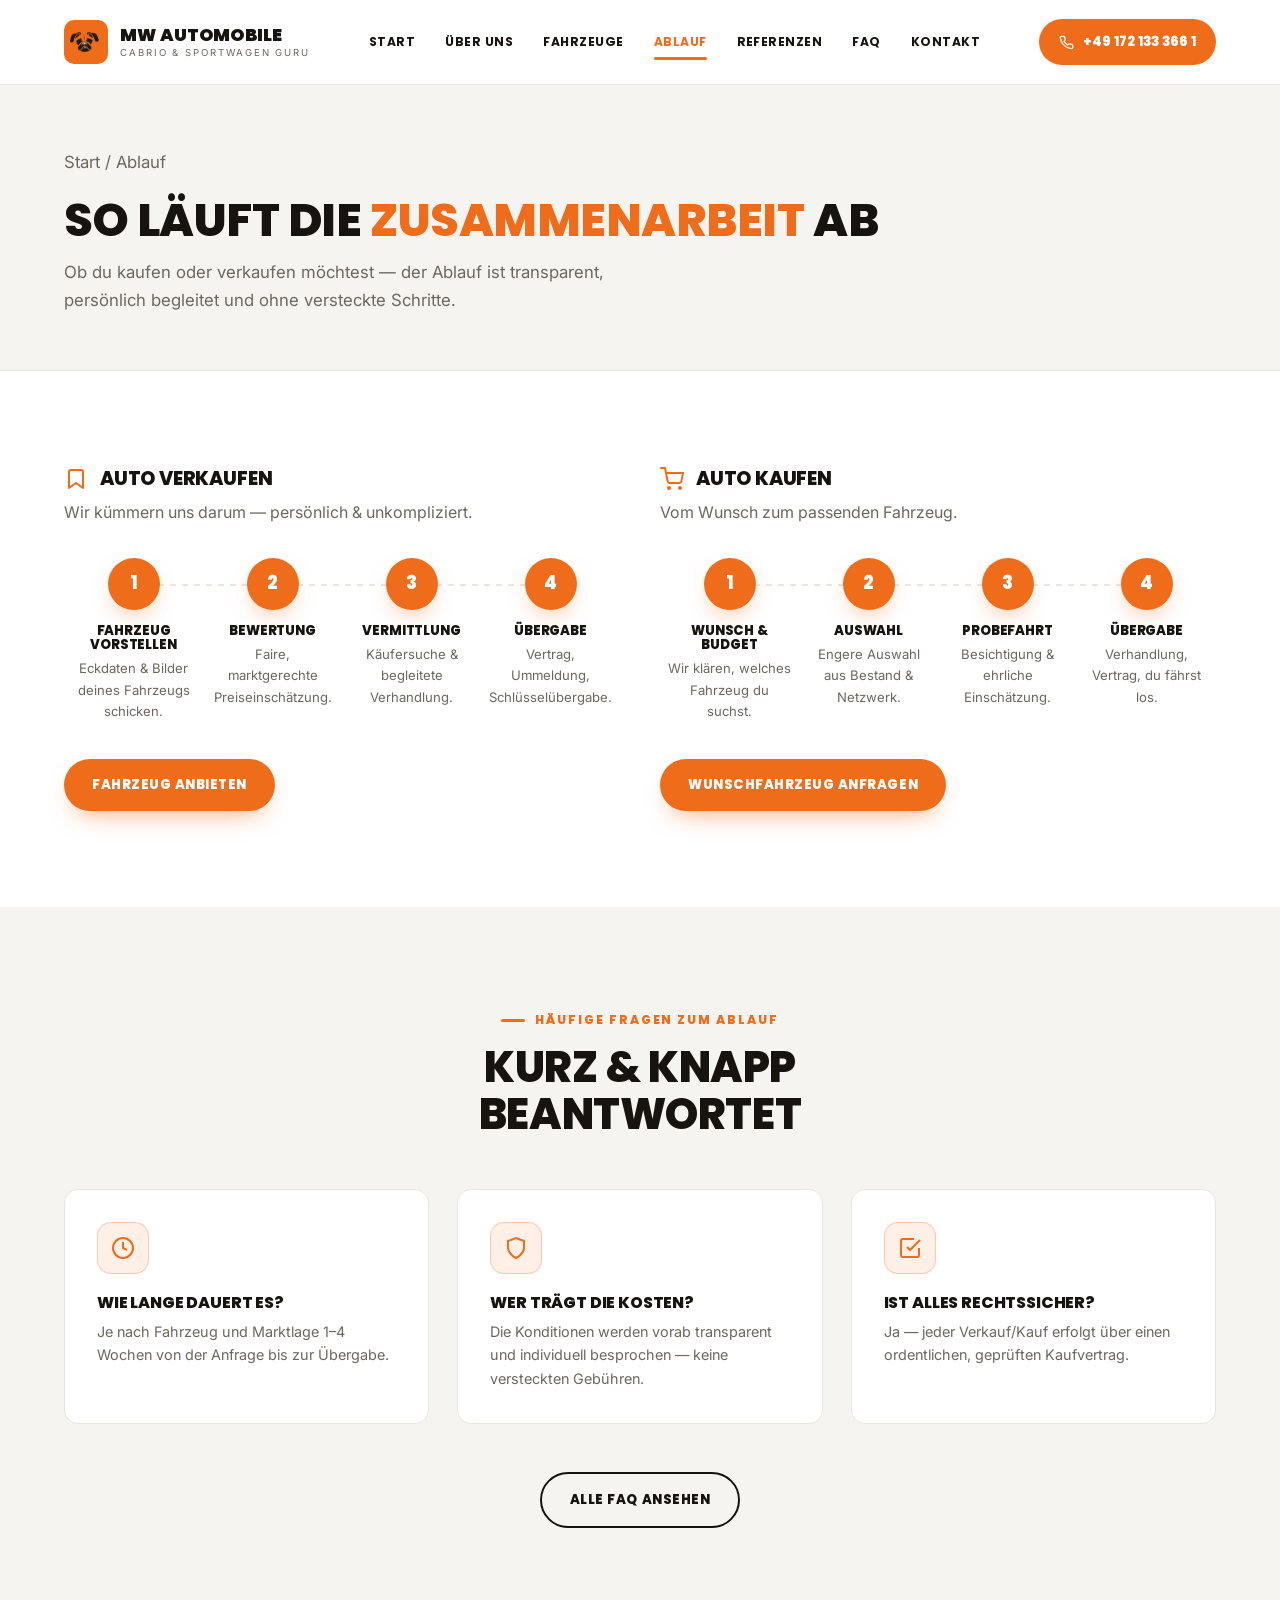
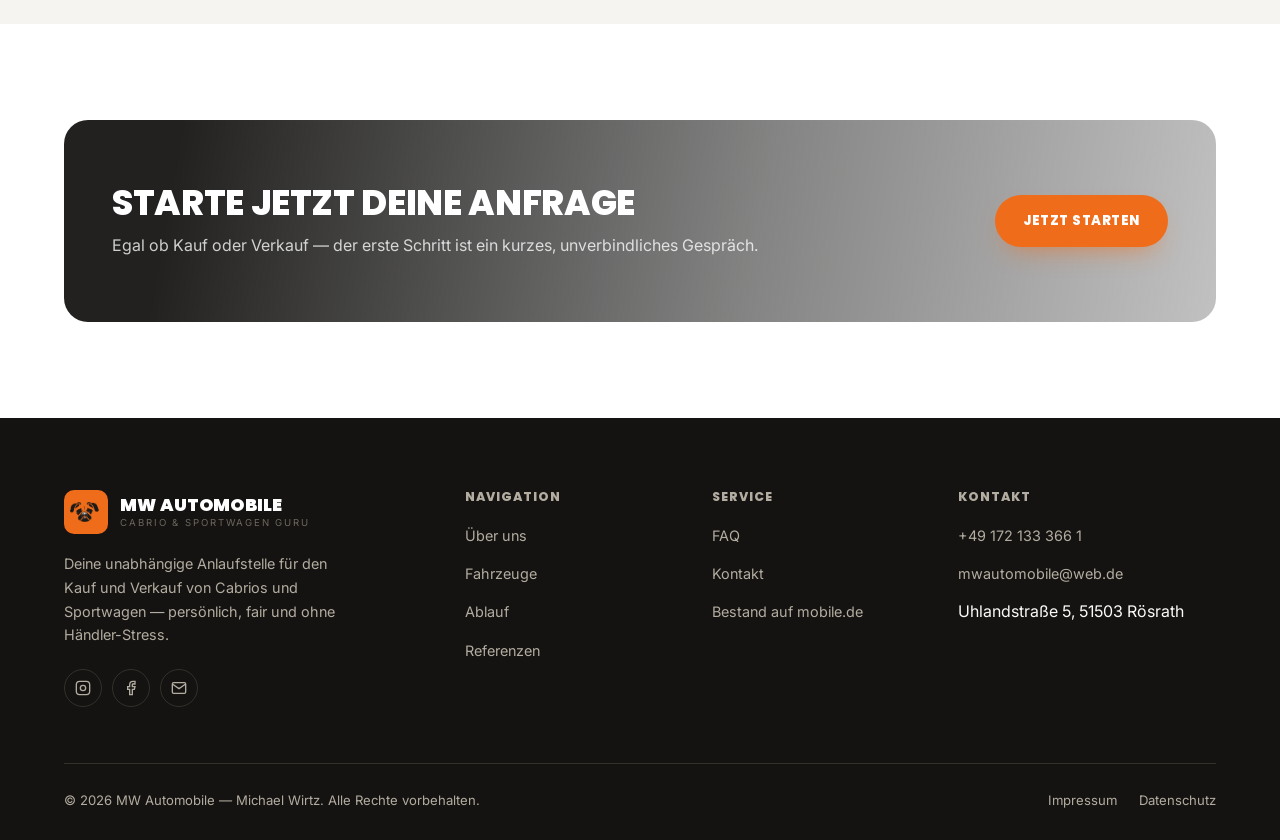
==== commit 6e99328f: "Replace MW text badge with logo icon (bulldog head) Cropped the bulldog-head illustration from the p" ====
--- a/ablauf.html
+++ b/ablauf.html
@@ -14,7 +14,7 @@
 <header class="site-header">
   <div class="container">
     <a href="index.html" class="brand">
-      <span class="brand-mark">MW</span>
+      <span class="brand-mark"><img src="assets/img/logo-icon.png" alt="MW Automobile Logo"></span>
       <span class="brand-word"><strong>MW Automobile</strong><span>Cabrio &amp; Sportwagen Guru</span></span>
     </a>
     <nav class="nav-desktop">
@@ -179,7 +179,7 @@
     <div class="footer-grid">
       <div class="footer-brand">
         <a href="index.html" class="brand">
-          <span class="brand-mark">MW</span>
+          <span class="brand-mark"><img src="assets/img/logo-icon.png" alt="MW Automobile Logo"></span>
           <span class="brand-word"><strong>MW Automobile</strong><span>Cabrio &amp; Sportwagen Guru</span></span>
         </a>
         <p>Deine unabhängige Anlaufstelle für den Kauf und Verkauf von Cabrios und Sportwagen — persönlich, fair und ohne Händler-Stress.</p>
--- a/assets/css/style.css
+++ b/assets/css/style.css
@@ -137,6 +137,12 @@
   background:var(--accent);
   font-family:var(--font-head); font-weight:900; font-size:1.05rem;
   color:#fff;
+  padding:6px;
+  flex-shrink:0;
+}
+.brand-mark img{
+  width:100%; height:100%;
+  object-fit:contain;
 }
 .brand-word{ display:flex; flex-direction:column; line-height:1.05; }
 .brand-word strong{
@@ -215,10 +221,10 @@
   display:flex; align-items:flex-end;
   padding:64px 0 76px;
   background-image:
-    linear-gradient(100deg, rgba(10,9,8,.92) 0%, rgba(10,9,8,.66) 42%, rgba(10,9,8,.22) 70%, rgba(10,9,8,.05) 100%),
-    url('https://images.unsplash.com/photo-1601362840469-51e4d8d58785?w=1800&q=75&auto=format&fit=crop');
+    linear-gradient(100deg, rgba(10,9,8,.86) 0%, rgba(10,9,8,.58) 38%, rgba(10,9,8,.18) 68%, rgba(10,9,8,.02) 100%),
+    url('../img/hero-michael-wirtz.png');
   background-size:cover;
-  background-position:center;
+  background-position:center 30%;
   color:#fff;
 }
 .hero .eyebrow{ color:var(--accent-light); }
@@ -423,7 +429,7 @@
   display:flex; align-items:center; justify-content:space-between; gap:32px; flex-wrap:wrap;
   background-image:
     linear-gradient(100deg, rgba(10,9,8,.90) 10%, rgba(10,9,8,.5) 60%, rgba(10,9,8,.25) 100%),
-    url('https://images.unsplash.com/photo-1571607388263-1044f9ea01dd?w=1600&q=70&auto=format&fit=crop');
+    url('https://images.unsplash.com/photo-1493238792000-8113da705763?w=1600&q=70&auto=format&fit=crop');
   background-size:cover;
   background-position:center;
 }
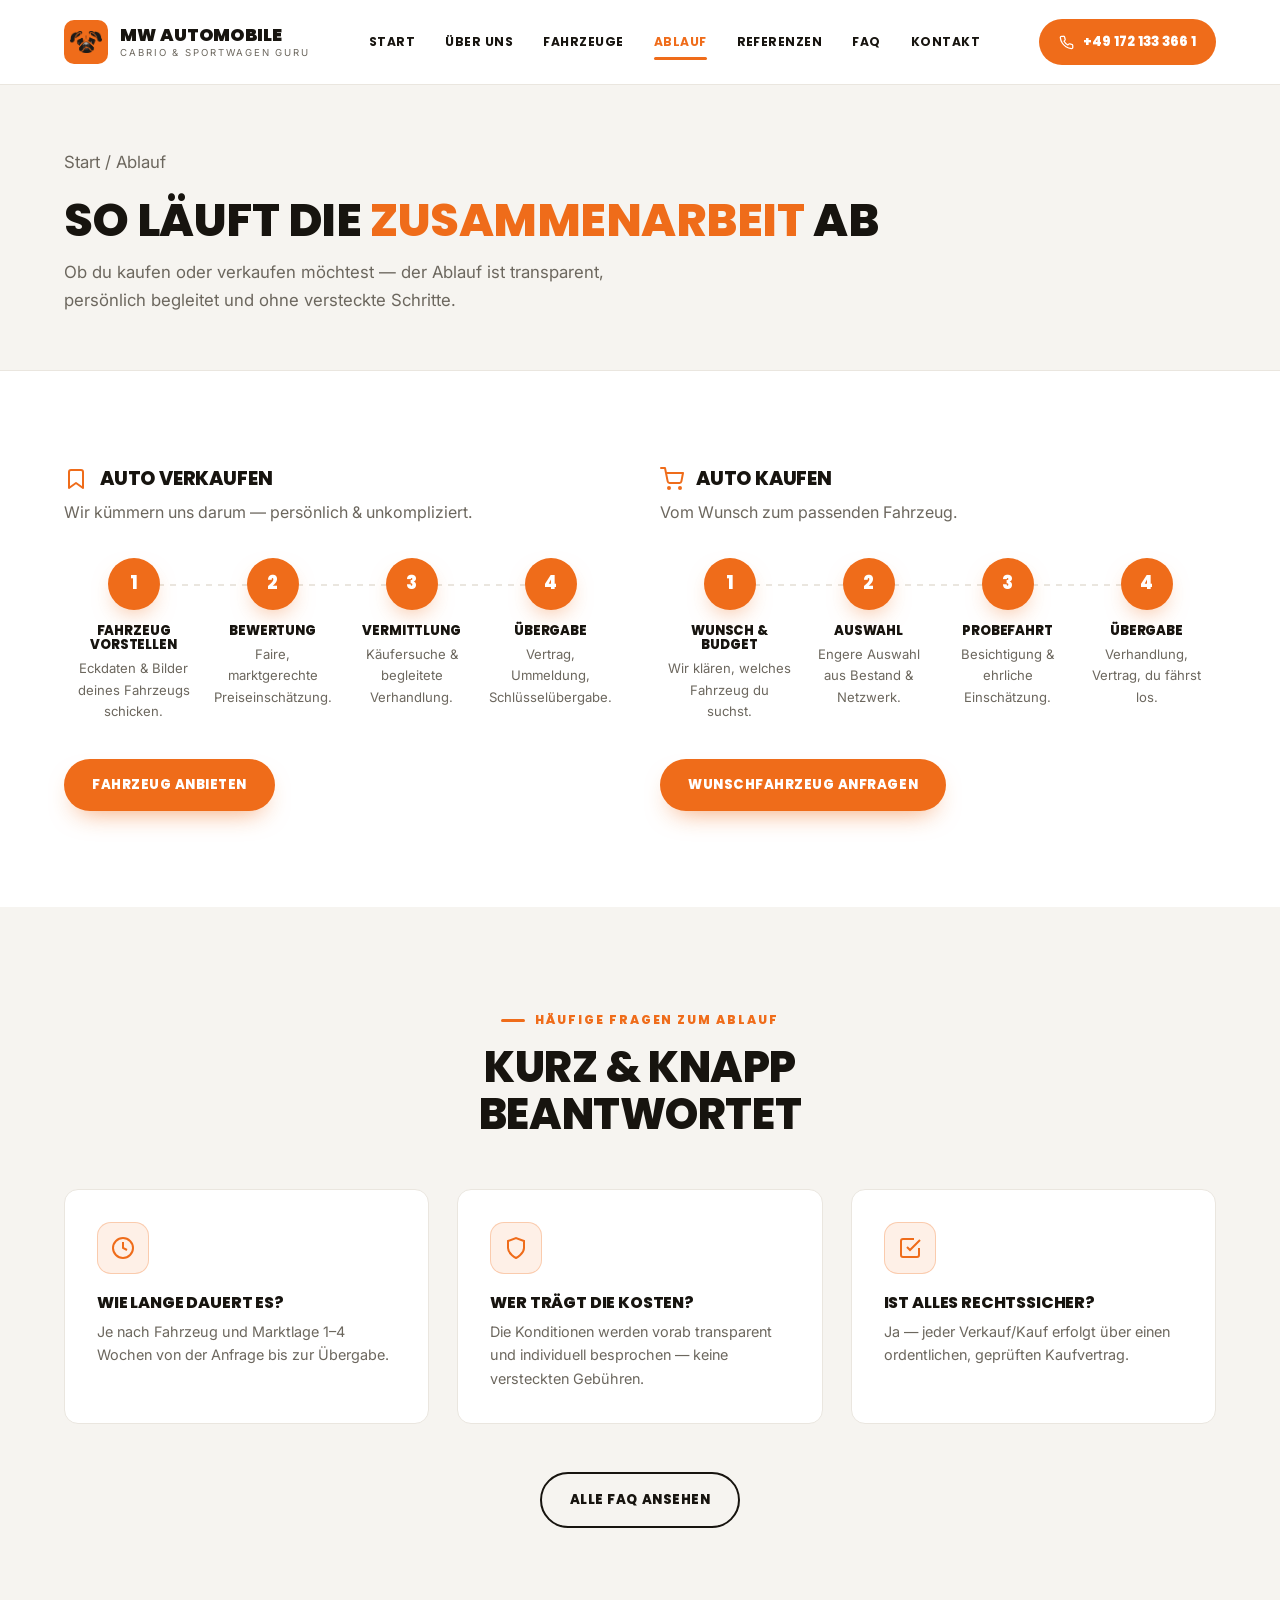
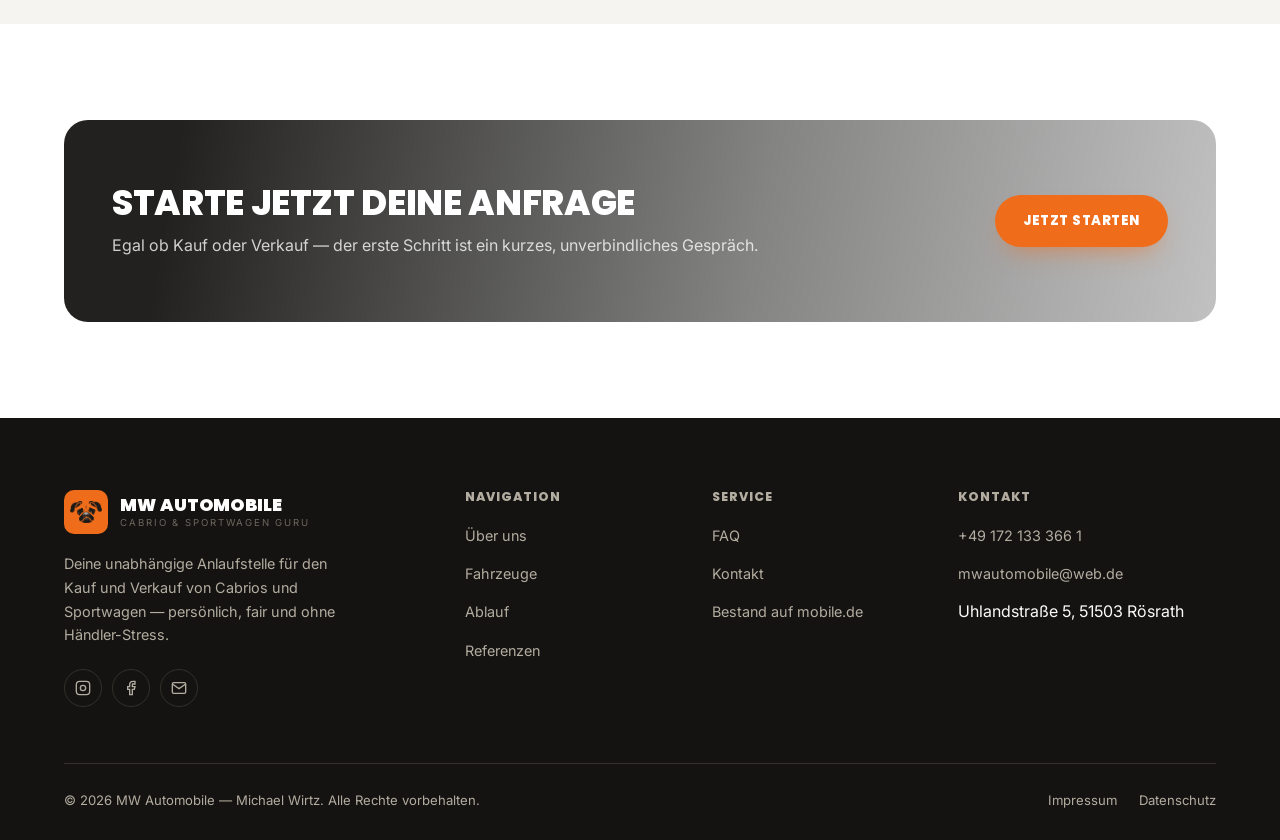
==== commit 4d2abfa3: "Point all vehicle/inventory links to the real mobile.de dealer page - Nav 'Fahrzeuge' (desktop + mob" ====
--- a/ablauf.html
+++ b/ablauf.html
@@ -20,7 +20,7 @@
     <nav class="nav-desktop">
       <a href="index.html">Start</a>
       <a href="ueber-uns.html">Über uns</a>
-      <a href="fahrzeuge.html">Fahrzeuge</a>
+      <a href="https://home.mobile.de/MW_AUTOMOBILE#ses" target="_blank" rel="noopener">Fahrzeuge</a>
       <a href="ablauf.html">Ablauf</a>
       <a href="referenzen.html">Referenzen</a>
       <a href="faq.html">FAQ</a>
@@ -38,7 +38,7 @@
   <div class="nav-mobile">
     <a href="index.html">Start</a>
     <a href="ueber-uns.html">Über uns</a>
-    <a href="fahrzeuge.html">Fahrzeuge</a>
+    <a href="https://home.mobile.de/MW_AUTOMOBILE#ses" target="_blank" rel="noopener">Fahrzeuge</a>
     <a href="ablauf.html">Ablauf</a>
     <a href="referenzen.html">Referenzen</a>
     <a href="faq.html">FAQ</a>
@@ -193,7 +193,7 @@
         <h4>Navigation</h4>
         <ul>
           <li><a href="ueber-uns.html">Über uns</a></li>
-          <li><a href="fahrzeuge.html">Fahrzeuge</a></li>
+          <li><a href="https://home.mobile.de/MW_AUTOMOBILE#ses" target="_blank" rel="noopener">Fahrzeuge</a></li>
           <li><a href="ablauf.html">Ablauf</a></li>
           <li><a href="referenzen.html">Referenzen</a></li>
         </ul>
@@ -203,7 +203,7 @@
         <ul>
           <li><a href="faq.html">FAQ</a></li>
           <li><a href="kontakt.html">Kontakt</a></li>
-          <li><a href="https://www.mobile.de" target="_blank" rel="noopener">Bestand auf mobile.de</a></li>
+          <li><a href="https://home.mobile.de/MW_AUTOMOBILE#ses" target="_blank" rel="noopener">Bestand auf mobile.de</a></li>
         </ul>
       </div>
       <div class="footer-col">
